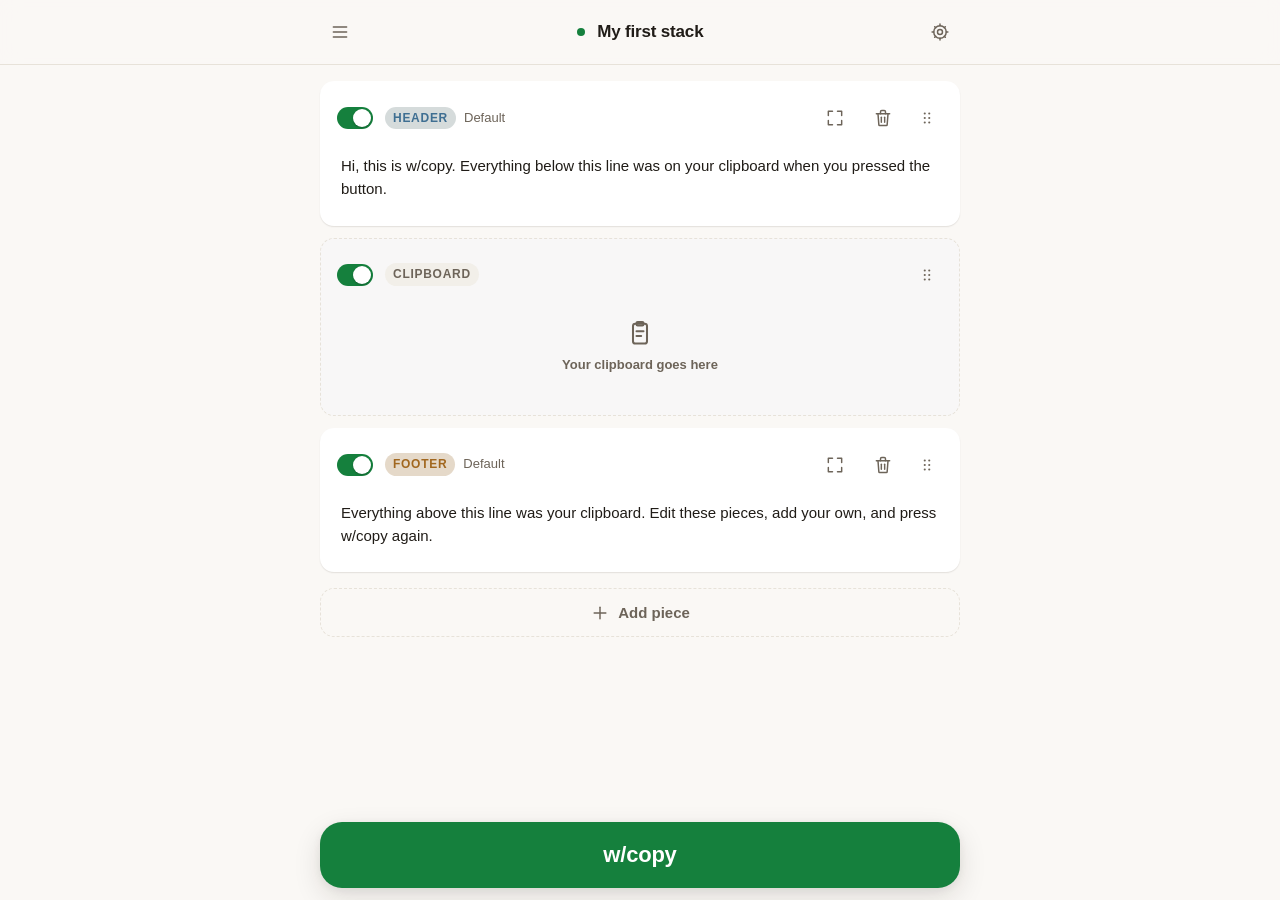
==== app/index.html @ 55809441 "chore: move the site to the repository root for branch-based Pages GitHub Pages now publishes branch" ====
<!doctype html>
<html lang="en" data-accent="green">
<head>
<meta charset="utf-8" />
<meta name="viewport" content="width=device-width, initial-scale=1, viewport-fit=cover" />
<title>w/copy</title>
<meta name="description" content="Wrap whatever's on your clipboard with a header and footer, and put it right back — w/copy and paste." />

<meta http-equiv="Content-Security-Policy" content="default-src 'self'; script-src 'self'; style-src 'self'; img-src 'self' data:; connect-src 'self'; manifest-src 'self'; worker-src 'self'; base-uri 'none'; form-action 'none'; object-src 'none'" />

<link rel="manifest" href="/manifest.webmanifest" />
<link rel="icon" href="/icons/icon.svg" type="image/svg+xml" />
<link rel="apple-touch-icon" href="/icons/apple-touch-icon.png" />
<meta name="theme-color" content="#faf8f5" media="(prefers-color-scheme: light)" />
<meta name="theme-color" content="#16130f" media="(prefers-color-scheme: dark)" />
<meta name="mobile-web-app-capable" content="yes" />
<meta name="apple-mobile-web-app-capable" content="yes" />
<meta name="apple-mobile-web-app-status-bar-style" content="default" />

<link rel="stylesheet" href="/css/tokens.css" />
<link rel="stylesheet" href="/css/app.css" />
</head>
<body>

<svg class="wc-sprite" aria-hidden="true">
  <symbol id="icon-menu" viewBox="0 0 24 24">
    <line x1="4" y1="6" x2="20" y2="6" />
    <line x1="4" y1="12" x2="20" y2="12" />
    <line x1="4" y1="18" x2="20" y2="18" />
  </symbol>
  <symbol id="icon-gear" viewBox="0 0 24 24">
    <circle cx="12" cy="12" r="3" />
    <circle cx="12" cy="12" r="7.5" />
    <line x1="12" y1="2.5" x2="12" y2="4.5" />
    <line x1="12" y1="19.5" x2="12" y2="21.5" />
    <line x1="2.5" y1="12" x2="4.5" y2="12" />
    <line x1="19.5" y1="12" x2="21.5" y2="12" />
    <line x1="5.6" y1="5.6" x2="7" y2="7" />
    <line x1="17" y1="17" x2="18.4" y2="18.4" />
    <line x1="18.4" y1="5.6" x2="17" y2="7" />
    <line x1="7" y1="17" x2="5.6" y2="18.4" />
  </symbol>
  <symbol id="icon-expand" viewBox="0 0 24 24">
    <path d="M4 9V4h5" />
    <path d="M15 4h5v5" />
    <path d="M20 15v5h-5" />
    <path d="M9 20H4v-5" />
  </symbol>
  <symbol id="icon-delete" viewBox="0 0 24 24">
    <line x1="4" y1="7" x2="20" y2="7" />
    <path d="M6 7l1 13a1 1 0 0 0 1 1h8a1 1 0 0 0 1-1l1-13" />
    <path d="M9 7V4.5A1.5 1.5 0 0 1 10.5 3h3A1.5 1.5 0 0 1 15 4.5V7" />
    <line x1="10" y1="11" x2="10" y2="17" />
    <line x1="14" y1="11" x2="14" y2="17" />
  </symbol>
  <symbol id="icon-drag" viewBox="0 0 24 24">
    <circle cx="9" cy="6" r="1.4" />
    <circle cx="15" cy="6" r="1.4" />
    <circle cx="9" cy="12" r="1.4" />
    <circle cx="15" cy="12" r="1.4" />
    <circle cx="9" cy="18" r="1.4" />
    <circle cx="15" cy="18" r="1.4" />
  </symbol>
  <symbol id="icon-clipboard" viewBox="0 0 24 24">
    <rect x="6" y="4" width="12" height="17" rx="2" />
    <rect x="9" y="2.5" width="6" height="3" rx="1" />
    <line x1="9" y1="10.5" x2="15" y2="10.5" />
    <line x1="9" y1="14.5" x2="13" y2="14.5" />
  </symbol>
  <symbol id="icon-add" viewBox="0 0 24 24">
    <line x1="12" y1="5" x2="12" y2="19" />
    <line x1="5" y1="12" x2="19" y2="12" />
  </symbol>
  <symbol id="icon-check" viewBox="0 0 24 24">
    <path d="M5 13l4 4L19 7" />
  </symbol>
  <symbol id="icon-close" viewBox="0 0 24 24">
    <line x1="6" y1="6" x2="18" y2="18" />
    <line x1="18" y1="6" x2="6" y2="18" />
  </symbol>
  <symbol id="icon-undo" viewBox="0 0 24 24">
    <path d="M9 14l-5-5 5-5" />
    <path d="M4 9h9a6 6 0 0 1 6 6v1" />
  </symbol>
  <symbol id="icon-link" viewBox="0 0 24 24">
    <path d="M9.5 14.5l5-5" />
    <path d="M8 16a4 4 0 0 1-5.5-5.5l3-3A4 4 0 0 1 10 8" />
    <path d="M14 8a4 4 0 0 1 5.5 5.5l-3 3A4 4 0 0 1 11 16" />
  </symbol>
  <symbol id="icon-qr" viewBox="0 0 24 24">
    <rect x="3" y="3" width="7" height="7" rx="1" />
    <rect x="14" y="3" width="7" height="7" rx="1" />
    <rect x="3" y="14" width="7" height="7" rx="1" />
    <rect x="14" y="14" width="3" height="3" fill="currentColor" stroke="none" />
    <rect x="18" y="18" width="3" height="3" fill="currentColor" stroke="none" />
    <rect x="14" y="18" width="3" height="3" />
    <rect x="18" y="14" width="3" height="3" />
  </symbol>
  <symbol id="icon-chevron" viewBox="0 0 24 24">
    <path d="M6 9l6 6 6-6" />
  </symbol>
</svg>

<header class="wc-topbar">
  <button class="wc-iconbtn" data-action="open-panel" aria-label="Stacks">
    <svg class="wc-icon" aria-hidden="true"><use href="#icon-menu"></use></svg>
  </button>
  <h1 class="wc-stackname" data-action="begin-rename-stack" tabindex="0">
    <span class="wc-stackname__text" data-role="stack-name">My first stack</span>
  </h1>
  <button class="wc-iconbtn" data-action="open-settings" aria-label="Settings">
    <svg class="wc-icon" aria-hidden="true"><use href="#icon-gear"></use></svg>
  </button>
</header>

<main class="wc-main">
  <ol class="wc-stack" data-role="stack"></ol>

  <div class="wc-addwrap">
    <button class="wc-add" type="button" data-action="add-piece" aria-haspopup="true" aria-expanded="false">
      <svg class="wc-icon" aria-hidden="true"><use href="#icon-add"></use></svg>
      Add piece
    </button>
    <div class="wc-addmenu" data-role="add-menu" hidden>
      <button class="wc-addmenu__item" type="button" data-action="add-piece-kind" data-kind="header">Header</button>
      <button class="wc-addmenu__item" type="button" data-action="add-piece-kind" data-kind="footer">Footer</button>
      <button class="wc-addmenu__item" type="button" data-action="add-piece-kind" data-kind="text">Text</button>
    </div>
  </div>
</main>

<div class="wc-actionbar">
  <button class="wc-action" type="button" data-action="wcopy">w/copy</button>
</div>

<aside class="wc-panel" data-role="panel" hidden>
  <div class="wc-panel__backdrop" data-action="close-panel"></div>
  <div class="wc-panel__sheet">
    <div class="wc-panel__header">
      <h2>Stacks</h2>
      <button class="wc-iconbtn" type="button" data-action="close-panel" aria-label="Close">
        <svg class="wc-icon" aria-hidden="true"><use href="#icon-close"></use></svg>
      </button>
    </div>
    <ul class="wc-stacklist" data-role="stack-list"></ul>
    <button class="wc-btn wc-btn--block" type="button" data-action="new-stack">
      <svg class="wc-icon" aria-hidden="true"><use href="#icon-add"></use></svg>
      New stack
    </button>
  </div>
</aside>

<dialog class="wc-settings" data-role="settings">
  <form method="dialog" class="wc-dialog">
    <div class="wc-dialog__header">
      <h2>Settings</h2>
      <button class="wc-iconbtn" type="button" data-action="close-settings" aria-label="Close">
        <svg class="wc-icon" aria-hidden="true"><use href="#icon-close"></use></svg>
      </button>
    </div>
    <div class="wc-dialog__body">
      <section class="wc-settings__section">
        <h3>Appearance</h3>
        <fieldset class="wc-radiogroup" data-role="theme">
          <legend>Theme</legend>
          <label><input type="radio" name="theme" value="system" checked /> System</label>
          <label><input type="radio" name="theme" value="light" /> Light</label>
          <label><input type="radio" name="theme" value="dark" /> Dark</label>
        </fieldset>
        <fieldset class="wc-radiogroup" data-role="density">
          <legend>Density</legend>
          <label><input type="radio" name="density" value="comfortable" checked /> Comfortable</label>
          <label><input type="radio" name="density" value="compact" /> Compact</label>
        </fieldset>
      </section>
      <section class="wc-settings__section">
        <h3>Stacks</h3>
        <div class="wc-settings__row">
          <span>Share this stack</span>
          <div class="wc-settings__row-actions">
            <button class="wc-btn" type="button" data-action="copy-share-link" disabled title="Coming next">
              <svg class="wc-icon" aria-hidden="true"><use href="#icon-link"></use></svg>
              Copy link
            </button>
            <button class="wc-btn" type="button" data-action="show-qr" disabled title="Coming next">
              <svg class="wc-icon" aria-hidden="true"><use href="#icon-qr"></use></svg>
              Show QR
            </button>
          </div>
        </div>
        <div class="wc-settings__row">
          <span>Export all as JSON</span>
          <div class="wc-settings__row-actions">
            <button class="wc-btn" type="button" data-action="export-copy">Copy</button>
            <button class="wc-btn" type="button" data-action="export-download">Download</button>
          </div>
        </div>
        <div class="wc-settings__row wc-settings__row--stack">
          <span>Import JSON</span>
          <textarea class="wc-settings__import" data-role="import-text" placeholder="Paste JSON here" rows="4"></textarea>
          <div class="wc-settings__row-actions">
            <button class="wc-btn" type="button" data-action="import-file">Choose file</button>
            <button class="wc-btn wc-btn--primary" type="button" data-action="import-apply">Import</button>
          </div>
          <input type="file" data-role="import-file-input" accept="application/json,.json" hidden />
          <pre class="wc-settings__errors" data-role="import-errors" hidden></pre>
        </div>
      </section>
      <section class="wc-settings__section">
        <h3>About</h3>
        <p class="wc-settings__about">w/copy <span data-role="version">v1.0.0</span> · <a href="https://github.com/talonbaker/with-copy" target="_blank" rel="noopener">Source on GitHub</a></p>
      </section>
    </div>
  </form>
</dialog>

<dialog class="wc-expand" data-role="expand">
  <div class="wc-expand__inner">
    <div class="wc-expand__header">
      <span class="wc-kind" data-role="expand-kind">Header</span>
      <button class="wc-iconbtn" type="button" data-action="collapse" aria-label="Done">
        <svg class="wc-icon" aria-hidden="true"><use href="#icon-close"></use></svg>
      </button>
    </div>
    <textarea class="wc-expand__text" data-role="expand-text" spellcheck="false"></textarea>
  </div>
</dialog>

<dialog class="wc-paste" data-role="paste-fallback">
  <div class="wc-paste__inner">
    <div class="wc-dialog__header">
      <h2>Paste here</h2>
      <button class="wc-iconbtn" type="button" data-action="close-paste" aria-label="Close">
        <svg class="wc-icon" aria-hidden="true"><use href="#icon-close"></use></svg>
      </button>
    </div>
    <p class="wc-paste__hint">Your browser blocked automatic clipboard access. Paste your content below and w/copy will wrap it immediately.</p>
    <textarea class="wc-paste__text" data-role="paste-text" placeholder="Paste here"></textarea>
  </div>
</dialog>

<div class="wc-toast" data-role="toast" role="status" aria-live="polite" hidden></div>

<template id="tpl-piece">
  <li class="wc-piece" data-id="" data-kind="" data-enabled="true">
    <div class="wc-piece__bar">
      <label class="wc-switch">
        <input type="checkbox" data-role="enabled" checked aria-label="Enabled" />
        <span class="wc-switch__track"><span class="wc-switch__thumb"></span></span>
      </label>
      <button class="wc-piece__label" type="button" data-action="toggle-variants" aria-expanded="false">
        <span class="wc-kind"></span>
        <span class="wc-piece__variantname"></span>
      </button>
      <button class="wc-iconbtn" type="button" data-action="expand" aria-label="Fill screen">
        <svg class="wc-icon" aria-hidden="true"><use href="#icon-expand"></use></svg>
      </button>
      <button class="wc-iconbtn" type="button" data-action="delete-piece" aria-label="Delete">
        <svg class="wc-icon" aria-hidden="true"><use href="#icon-delete"></use></svg>
      </button>
      <button class="wc-handle" type="button" aria-label="Drag to reorder" tabindex="0">
        <svg class="wc-icon" aria-hidden="true"><use href="#icon-drag"></use></svg>
      </button>
    </div>
    <textarea class="wc-piece__text" data-role="text" spellcheck="false" rows="2"></textarea>
    <div class="wc-variants" hidden>
      <ul class="wc-variantlist"></ul>
      <button class="wc-variants__add" type="button" data-action="add-variant">
        <svg class="wc-icon" aria-hidden="true"><use href="#icon-add"></use></svg>
        Add variant
      </button>
    </div>
  </li>
</template>

<template id="tpl-clipboard-piece">
  <li class="wc-piece wc-piece--clipboard" data-id="" data-kind="clipboard" data-enabled="true">
    <div class="wc-piece__bar">
      <label class="wc-switch">
        <input type="checkbox" data-role="enabled" checked aria-label="Enabled" />
        <span class="wc-switch__track"><span class="wc-switch__thumb"></span></span>
      </label>
      <span class="wc-piece__label wc-piece__label--static">
        <span class="wc-kind">Clipboard</span>
      </span>
      <!-- No delete control: a stack always keeps exactly one clipboard
           piece (schema.js validateState enforces this); it can only be
           toggled off, never removed. -->
      <button class="wc-handle" type="button" aria-label="Drag to reorder" tabindex="0">
        <svg class="wc-icon" aria-hidden="true"><use href="#icon-drag"></use></svg>
      </button>
    </div>
    <div class="wc-clipboard-slot">
      <svg class="wc-icon wc-clipboard-slot__icon" aria-hidden="true"><use href="#icon-clipboard"></use></svg>
      <p class="wc-clipboard-slot__caption">Your clipboard goes here</p>
    </div>
  </li>
</template>

<template id="tpl-variant-row">
  <li class="wc-variant" data-id="">
    <label class="wc-variant__radio">
      <input type="radio" />
      <span class="wc-variant__label" data-role="variant-label"></span>
    </label>
    <button class="wc-variant__rename" type="button" data-action="rename-variant">Rename</button>
    <button class="wc-iconbtn wc-iconbtn--sm" type="button" data-action="delete-variant" aria-label="Delete variant">
      <svg class="wc-icon" aria-hidden="true"><use href="#icon-delete"></use></svg>
    </button>
  </li>
</template>

<template id="tpl-stack-row">
  <li class="wc-stackrow" data-id="" data-accent="" data-active="false" data-action="switch-stack" tabindex="0">
    <span class="wc-stackrow__dot" aria-hidden="true"></span>
    <span class="wc-stackrow__name" data-role="stack-row-name"></span>
    <svg class="wc-icon wc-stackrow__check" data-role="active-mark" aria-hidden="true"><use href="#icon-check"></use></svg>
    <button class="wc-iconbtn wc-iconbtn--sm" type="button" data-action="delete-stack" aria-label="Delete stack">
      <svg class="wc-icon" aria-hidden="true"><use href="#icon-delete"></use></svg>
    </button>
  </li>
</template>

<script type="module" src="/js/main.js"></script>
</body>
</html>
---- css/tokens.css ----
/*
 * w/copy design tokens
 * Light values live on bare :root. Dark values are redefined twice, once
 * under the system preference (guarded so an explicit light choice wins)
 * and once under an explicit data-theme="dark" (so the toggle wins in both
 * directions). Density and accent are attributes on <html>.
 */

:root {
  /* ---- neutral scale (light) ---- */
  --bg: #faf8f5;
  --surface: #ffffff;
  --surface-2: #f2efe9;
  --border: #e7e2d9;
  --text: #201c17;
  --text-muted: #6d6459;
  --text-on-accent-muted: rgba(255, 255, 255, 0.8);

  /* card treatment: soft shadow + invisible border in light,
     swapped for a hairline border + no shadow in dark */
  --card-border-color: transparent;
  --card-shadow: var(--shadow-sm);

  --backdrop: rgba(32, 26, 18, 0.42);

  /* ---- accents: eight named hues, light values ----
     each pair (accent, accent-contrast) checked for >= 4.5:1 */
  --accent-green: #15803d;
  --accent-green-contrast: #ffffff;
  --accent-green-soft: #dcfce7;

  --accent-orange: #c2410c;
  --accent-orange-contrast: #ffffff;
  --accent-orange-soft: #ffedd5;

  --accent-blue: #1d4ed8;
  --accent-blue-contrast: #ffffff;
  --accent-blue-soft: #dbeafe;

  --accent-purple: #7e22ce;
  --accent-purple-contrast: #ffffff;
  --accent-purple-soft: #f3e8ff;

  --accent-pink: #be185d;
  --accent-pink-contrast: #ffffff;
  --accent-pink-soft: #fce7f3;

  --accent-teal: #0f766e;
  --accent-teal-contrast: #ffffff;
  --accent-teal-soft: #ccfbf1;

  --accent-red: #b91c1c;
  --accent-red-contrast: #ffffff;
  --accent-red-soft: #fee2e2;

  --accent-yellow: #a16207;
  --accent-yellow-contrast: #ffffff;
  --accent-yellow-soft: #fef9c3;

  /* active accent, resolved from data-accent below; green until then */
  --accent: var(--accent-green);
  --accent-contrast: var(--accent-green-contrast);
  --accent-soft: var(--accent-green-soft);

  /* ---- kind colors: small, muted, independent of stack accent ---- */
  --kind-header: #3f6f92;
  --kind-footer: #a1671f;
  --kind-text: #6f5a9c;
  --kind-clipboard: #6d6459;

  /* ---- spacing ---- */
  --space-1: 4px;
  --space-2: 8px;
  --space-3: 12px;
  --space-4: 16px;
  --space-5: 24px;
  --space-6: 32px;
  --space-7: 48px;

  /* density-sensitive spacing (comfortable defaults; compact overrides below) */
  --card-pad: var(--space-4);
  --card-gap: var(--space-3);
  --bar-gap: var(--space-2);
  --line-height: 1.55;

  /* ---- radius ---- */
  --radius-sm: 8px;
  --radius: 14px;
  --radius-lg: 22px;
  --radius-full: 999px;

  /* ---- shadow (light mode: soft; see dark override) ---- */
  --shadow-sm: 0 1px 2px rgba(32, 26, 18, 0.06), 0 1px 1px rgba(32, 26, 18, 0.05);
  --shadow-md: 0 10px 28px rgba(32, 26, 18, 0.12), 0 2px 8px rgba(32, 26, 18, 0.06);
  --shadow-lg: 0 28px 72px rgba(32, 26, 18, 0.22), 0 10px 28px rgba(32, 26, 18, 0.12);

  /* ---- type ---- */
  --font-ui: -apple-system, BlinkMacSystemFont, "Segoe UI", Roboto, Helvetica,
    Arial, sans-serif;
  --font-mono: var(--font-ui);
  --fs-xs: 0.75rem;
  --fs-sm: 0.8125rem;
  --fs-base: 0.9375rem;
  --fs-md: 1.0625rem;
  --fs-lg: 1.375rem;
  --fs-xl: 1.75rem;

  /* ---- motion ---- */
  --dur-fast: 120ms;
  --dur: 200ms;
  --dur-slow: 320ms;
  --ease: cubic-bezier(0.2, 0.8, 0.2, 1);
  --ease-out: cubic-bezier(0, 0, 0.2, 1);

  /* ---- z-index ---- */
  --z-actionbar: 10;
  --z-panel: 30;
  --z-toast: 50;

  color-scheme: light;
}

/* ---- density ---- */
:root[data-density="compact"] {
  --card-pad: var(--space-3);
  --card-gap: var(--space-2);
  --bar-gap: var(--space-1);
  --line-height: 1.4;
  --fs-base: 0.875rem;
  --fs-md: 0.9375rem;
}

/* ---- accent selection: map the named hue onto the working tokens ---- */
:root[data-accent="green"] {
  --accent: var(--accent-green);
  --accent-contrast: var(--accent-green-contrast);
  --accent-soft: var(--accent-green-soft);
}
:root[data-accent="orange"] {
  --accent: var(--accent-orange);
  --accent-contrast: var(--accent-orange-contrast);
  --accent-soft: var(--accent-orange-soft);
}
:root[data-accent="blue"] {
  --accent: var(--accent-blue);
  --accent-contrast: var(--accent-blue-contrast);
  --accent-soft: var(--accent-blue-soft);
}
:root[data-accent="purple"] {
  --accent: var(--accent-purple);
  --accent-contrast: var(--accent-purple-contrast);
  --accent-soft: var(--accent-purple-soft);
}
:root[data-accent="pink"] {
  --accent: var(--accent-pink);
  --accent-contrast: var(--accent-pink-contrast);
  --accent-soft: var(--accent-pink-soft);
}
:root[data-accent="teal"] {
  --accent: var(--accent-teal);
  --accent-contrast: var(--accent-teal-contrast);
  --accent-soft: var(--accent-teal-soft);
}
:root[data-accent="red"] {
  --accent: var(--accent-red);
  --accent-contrast: var(--accent-red-contrast);
  --accent-soft: var(--accent-red-soft);
}
:root[data-accent="yellow"] {
  --accent: var(--accent-yellow);
  --accent-contrast: var(--accent-yellow-contrast);
  --accent-soft: var(--accent-yellow-soft);
}

/* ---- dark mode: system preference (an explicit light choice wins) ---- */
@media (prefers-color-scheme: dark) {
  :root:not([data-theme="light"]) {
    color-scheme: dark;

    --bg: #16130f;
    --surface: #1e1a15;
    --surface-2: #27221c;
    --border: #3a332a;
    --text: #f2ede4;
    --text-muted: #a89e8f;
    --text-on-accent-muted: rgba(10, 8, 6, 0.7);

    --card-border-color: var(--border);
    --card-shadow: none;

    --backdrop: rgba(0, 0, 0, 0.55);

    --accent-green: #4ade80;
    --accent-green-contrast: #052e16;
    --accent-green-soft: #16321f;

    --accent-orange: #fb923c;
    --accent-orange-contrast: #431407;
    --accent-orange-soft: #3a2210;

    --accent-blue: #60a5fa;
    --accent-blue-contrast: #172554;
    --accent-blue-soft: #1b2740;

    --accent-purple: #c084fc;
    --accent-purple-contrast: #3b0764;
    --accent-purple-soft: #2c1c3e;

    --accent-pink: #f472b6;
    --accent-pink-contrast: #500724;
    --accent-pink-soft: #3c1c2c;

    --accent-teal: #2dd4bf;
    --accent-teal-contrast: #042f2e;
    --accent-teal-soft: #123331;

    --accent-red: #f87171;
    --accent-red-contrast: #450a0a;
    --accent-red-soft: #3a1a1a;

    --accent-yellow: #facc15;
    --accent-yellow-contrast: #422006;
    --accent-yellow-soft: #392c10;

    --kind-header: #8bb8de;
    --kind-footer: #dba668;
    --kind-text: #b6a4de;
    --kind-clipboard: #a89e8f;

    --shadow-sm: none;
    --shadow-md: 0 10px 28px rgba(0, 0, 0, 0.4);
    --shadow-lg: 0 28px 72px rgba(0, 0, 0, 0.55);
  }
}

/* ---- dark mode: explicit override wins either direction ---- */
:root[data-theme="dark"] {
  color-scheme: dark;

  --bg: #16130f;
  --surface: #1e1a15;
  --surface-2: #27221c;
  --border: #3a332a;
  --text: #f2ede4;
  --text-muted: #a89e8f;
  --text-on-accent-muted: rgba(10, 8, 6, 0.7);

  --card-border-color: var(--border);
  --card-shadow: none;

  --backdrop: rgba(0, 0, 0, 0.55);

  --accent-green: #4ade80;
  --accent-green-contrast: #052e16;
  --accent-green-soft: #16321f;

  --accent-orange: #fb923c;
  --accent-orange-contrast: #431407;
  --accent-orange-soft: #3a2210;

  --accent-blue: #60a5fa;
  --accent-blue-contrast: #172554;
  --accent-blue-soft: #1b2740;

  --accent-purple: #c084fc;
  --accent-purple-contrast: #3b0764;
  --accent-purple-soft: #2c1c3e;

  --accent-pink: #f472b6;
  --accent-pink-contrast: #500724;
  --accent-pink-soft: #3c1c2c;

  --accent-teal: #2dd4bf;
  --accent-teal-contrast: #042f2e;
  --accent-teal-soft: #123331;

  --accent-red: #f87171;
  --accent-red-contrast: #450a0a;
  --accent-red-soft: #3a1a1a;

  --accent-yellow: #facc15;
  --accent-yellow-contrast: #422006;
  --accent-yellow-soft: #392c10;

  --kind-header: #8bb8de;
  --kind-footer: #dba668;
  --kind-text: #b6a4de;
  --kind-clipboard: #a89e8f;

  --shadow-sm: none;
  --shadow-md: 0 10px 28px rgba(0, 0, 0, 0.4);
  --shadow-lg: 0 28px 72px rgba(0, 0, 0, 0.55);
}

/* ---- motion: zero every duration when the user asks for less of it ---- */
@media (prefers-reduced-motion: reduce) {
  :root {
    --dur-fast: 0ms;
    --dur: 0ms;
    --dur-slow: 0ms;
  }
}
---- css/app.css ----
/*
 * w/copy layout and components.
 * Motion is transform/opacity only; tokens.css zeroes durations under
 * prefers-reduced-motion, so every transition here already respects it.
 */

/* ---------- reset ---------- */

*,
*::before,
*::after {
  box-sizing: border-box;
}

html,
body {
  height: 100%;
}

body {
  margin: 0;
  background: var(--bg);
  color: var(--text);
  font-family: var(--font-ui);
  font-size: var(--fs-base);
  line-height: var(--line-height);
  -webkit-font-smoothing: antialiased;
  display: flex;
  flex-direction: column;
  min-height: 100vh;
  min-height: 100dvh;
}

h1,
h2,
h3,
p {
  margin: 0;
}

button {
  font: inherit;
  color: inherit;
}

textarea {
  font: inherit;
  color: inherit;
}

a {
  color: var(--accent);
}

/* ---------- icons ---------- */

.wc-icon {
  width: 20px;
  height: 20px;
  flex: none;
  fill: none;
  stroke: currentColor;
  stroke-width: 1.75;
  stroke-linecap: round;
  stroke-linejoin: round;
}

.wc-sprite {
  position: absolute;
  width: 0;
  height: 0;
  overflow: hidden;
}

/* ---------- buttons ---------- */

.wc-iconbtn {
  display: inline-flex;
  align-items: center;
  justify-content: center;
  width: 40px;
  height: 40px;
  padding: 0;
  border: none;
  border-radius: var(--radius-full);
  background: transparent;
  color: var(--text-muted);
  cursor: pointer;
  transition: background var(--dur-fast) var(--ease), color var(--dur-fast) var(--ease),
    transform var(--dur-fast) var(--ease);
}

.wc-iconbtn:hover {
  background: var(--surface-2);
  color: var(--text);
}

.wc-iconbtn:active {
  transform: scale(0.92);
}

.wc-iconbtn--sm {
  width: 32px;
  height: 32px;
}

.wc-iconbtn--sm .wc-icon {
  width: 16px;
  height: 16px;
}

.wc-btn {
  display: inline-flex;
  align-items: center;
  gap: var(--space-2);
  padding: var(--space-2) var(--space-4);
  border: 1px solid var(--border);
  border-radius: var(--radius-sm);
  background: var(--surface);
  color: var(--text);
  font-size: var(--fs-sm);
  font-weight: 600;
  cursor: pointer;
  transition: background var(--dur-fast) var(--ease), border-color var(--dur-fast) var(--ease),
    transform var(--dur-fast) var(--ease);
}

.wc-btn .wc-icon {
  width: 16px;
  height: 16px;
}

.wc-btn:hover {
  background: var(--surface-2);
  border-color: var(--text-muted);
}

.wc-btn:active {
  transform: scale(0.97);
}

.wc-btn--primary {
  background: var(--accent);
  border-color: var(--accent);
  color: var(--accent-contrast);
}

.wc-btn--primary:hover {
  background: var(--accent);
  filter: brightness(1.06);
}

.wc-btn--block {
  width: 100%;
  justify-content: center;
}

button:focus-visible,
input:focus-visible,
textarea:focus-visible,
a:focus-visible,
[tabindex]:focus-visible {
  outline: 2px solid var(--accent);
  outline-offset: 2px;
}

/* ---------- top bar ---------- */

.wc-topbar {
  position: sticky;
  top: 0;
  z-index: 5;
  display: flex;
  align-items: center;
  justify-content: space-between;
  gap: var(--space-2);
  padding: var(--space-3) max(var(--space-4), calc((100% - 640px) / 2));
  background: color-mix(in srgb, var(--bg) 88%, transparent);
  backdrop-filter: blur(10px);
  -webkit-backdrop-filter: blur(10px);
  border-bottom: 1px solid var(--border);
}

.wc-stackname {
  flex: 1;
  min-width: 0;
  text-align: center;
  font-size: var(--fs-md);
  font-weight: 700;
  letter-spacing: -0.01em;
  overflow: hidden;
  text-overflow: ellipsis;
  white-space: nowrap;
  position: relative;
}

.wc-stackname::before {
  content: "";
  display: inline-block;
  width: 8px;
  height: 8px;
  margin-right: var(--space-2);
  border-radius: var(--radius-full);
  background: var(--accent);
  vertical-align: middle;
}

/* ---------- main / stack ---------- */

.wc-main {
  flex: 1;
  padding: var(--space-4) max(var(--space-4), calc((100% - 640px) / 2))
    calc(var(--space-7) * 2.6);
}

.wc-stack {
  list-style: none;
  margin: 0 0 var(--space-4);
  padding: 0;
  display: flex;
  flex-direction: column;
  gap: var(--card-gap);
}

.wc-add {
  display: flex;
  align-items: center;
  justify-content: center;
  gap: var(--space-2);
  width: 100%;
  padding: var(--space-3);
  border: 1.5px dashed var(--border);
  border-radius: var(--radius);
  background: transparent;
  color: var(--text-muted);
  font-weight: 600;
  cursor: pointer;
  transition: border-color var(--dur-fast) var(--ease), color var(--dur-fast) var(--ease),
    background var(--dur-fast) var(--ease);
}

.wc-add:hover {
  border-color: var(--accent);
  color: var(--accent);
  background: var(--accent-soft);
}

/* ---------- piece card ---------- */

.wc-piece {
  background: var(--surface);
  border: 1px solid var(--card-border-color);
  border-radius: var(--radius);
  box-shadow: var(--card-shadow);
  padding: var(--card-pad);
  transition: box-shadow var(--dur) var(--ease), transform var(--dur) var(--ease),
    opacity var(--dur) var(--ease);
}

.wc-piece[data-enabled="false"] {
  opacity: 0.55;
}

.wc-piece.wc-piece--dragging {
  box-shadow: var(--shadow-lg);
  z-index: 2;
  /* Follows the pointer 1:1 — see the "drag to reorder" section below for
     --wc-drag-y and why this overrides the base transition. */
  transition: none;
  transform: translate3d(0, var(--wc-drag-y, 0px), 0);
  cursor: grabbing;
}

.wc-piece__bar {
  display: flex;
  align-items: center;
  gap: var(--bar-gap);
}

/* switch */

.wc-switch {
  display: inline-flex;
  flex: none;
  cursor: pointer;
}

.wc-switch input {
  position: absolute;
  width: 1px;
  height: 1px;
  overflow: hidden;
  clip: rect(0 0 0 0);
  white-space: nowrap;
}

.wc-switch__track {
  position: relative;
  width: 36px;
  height: 22px;
  border-radius: var(--radius-full);
  background: var(--border);
  transition: background var(--dur-fast) var(--ease);
}

.wc-switch__thumb {
  position: absolute;
  top: 2px;
  left: 2px;
  width: 18px;
  height: 18px;
  border-radius: var(--radius-full);
  background: var(--surface);
  box-shadow: 0 1px 2px rgba(0, 0, 0, 0.25);
  transition: transform var(--dur-fast) var(--ease);
}

.wc-switch input:checked + .wc-switch__track {
  background: var(--accent);
}

.wc-switch input:checked + .wc-switch__track .wc-switch__thumb {
  transform: translateX(14px);
}

.wc-switch input:focus-visible + .wc-switch__track {
  outline: 2px solid var(--accent);
  outline-offset: 2px;
}

/* piece label + kind chip */

.wc-piece__label {
  flex: 1;
  min-width: 0;
  display: flex;
  align-items: baseline;
  gap: var(--space-2);
  padding: var(--space-1) var(--space-1);
  border: none;
  background: transparent;
  text-align: left;
  cursor: pointer;
  border-radius: var(--radius-sm);
}

.wc-piece__label:hover {
  background: var(--surface-2);
}

.wc-piece__label--static {
  cursor: default;
}

.wc-piece__label--static:hover {
  background: transparent;
}

.wc-kind {
  flex: none;
  font-size: var(--fs-xs);
  font-weight: 700;
  text-transform: uppercase;
  letter-spacing: 0.06em;
  padding: 2px var(--space-2);
  border-radius: var(--radius-full);
}

.wc-piece[data-kind="header"] .wc-kind {
  color: var(--kind-header);
  background: color-mix(in srgb, var(--kind-header) 16%, var(--surface-2));
}

.wc-piece[data-kind="footer"] .wc-kind {
  color: var(--kind-footer);
  background: color-mix(in srgb, var(--kind-footer) 16%, var(--surface-2));
}

.wc-piece[data-kind="text"] .wc-kind {
  color: var(--kind-text);
  background: color-mix(in srgb, var(--kind-text) 16%, var(--surface-2));
}

.wc-piece[data-kind="clipboard"] .wc-kind {
  color: var(--kind-clipboard);
  background: var(--surface-2);
}

.wc-piece__variantname {
  min-width: 0;
  overflow: hidden;
  text-overflow: ellipsis;
  white-space: nowrap;
  color: var(--text-muted);
  font-size: var(--fs-sm);
}

.wc-piece__label[aria-expanded="true"] .wc-piece__variantname {
  color: var(--text);
}

/* textarea */

.wc-piece__text {
  display: block;
  width: 100%;
  margin-top: var(--space-2);
  padding: var(--space-2) var(--space-1);
  border: none;
  background: transparent;
  resize: none;
  field-sizing: content;
  min-height: 2.6em;
  color: var(--text);
}

.wc-piece__text::placeholder {
  color: var(--text-muted);
}

/* clipboard slot */

.wc-piece--clipboard {
  border-style: dashed;
  border-width: 1.5px;
  border-color: var(--border);
  background: color-mix(in srgb, var(--kind-clipboard) 5%, var(--surface));
  box-shadow: none;
}

.wc-clipboard-slot {
  display: flex;
  flex-direction: column;
  align-items: center;
  gap: var(--space-2);
  padding: var(--space-5) var(--space-3);
  color: var(--text-muted);
  text-align: center;
}

.wc-clipboard-slot__icon {
  width: 28px;
  height: 28px;
  color: var(--kind-clipboard);
}

.wc-clipboard-slot__caption {
  font-size: var(--fs-sm);
  font-weight: 600;
}

/* drag handle */

.wc-handle {
  flex: none;
  display: inline-flex;
  align-items: center;
  justify-content: center;
  width: 32px;
  height: 40px;
  border: none;
  background: transparent;
  color: var(--text-muted);
  cursor: grab;
  touch-action: none;
  border-radius: var(--radius-sm);
}

.wc-handle:hover {
  color: var(--text);
  background: var(--surface-2);
}

.wc-handle:active {
  cursor: grabbing;
}

.wc-handle .wc-icon {
  width: 18px;
  height: 18px;
  stroke: none;
  fill: currentColor;
}

/* ---------- variants ---------- */

.wc-variants {
  margin-top: var(--space-3);
  padding-top: var(--space-3);
  border-top: 1px solid var(--border);
  display: flex;
  flex-direction: column;
  gap: var(--space-1);
}

.wc-variant {
  list-style: none;
  display: flex;
  align-items: center;
  gap: var(--space-2);
  padding: var(--space-1) var(--space-2);
  border-radius: var(--radius-sm);
}

.wc-variant:hover {
  background: var(--surface-2);
}

.wc-variantlist {
  margin: 0;
  padding: 0;
  display: flex;
  flex-direction: column;
  gap: var(--space-1);
}

.wc-variant__radio {
  flex: 1;
  min-width: 0;
  display: flex;
  align-items: center;
  gap: var(--space-2);
  cursor: pointer;
}

.wc-variant__radio input {
  accent-color: var(--accent);
  width: 16px;
  height: 16px;
  flex: none;
}

.wc-variant__label {
  overflow: hidden;
  text-overflow: ellipsis;
  white-space: nowrap;
  font-size: var(--fs-sm);
}

.wc-variant__rename {
  flex: none;
  border: none;
  background: transparent;
  color: var(--text-muted);
  font-size: var(--fs-xs);
  font-weight: 700;
  text-transform: uppercase;
  letter-spacing: 0.04em;
  padding: var(--space-1) var(--space-2);
  border-radius: var(--radius-sm);
  cursor: pointer;
}

.wc-variant__rename:hover {
  color: var(--text);
  background: var(--surface);
}

.wc-variants__add {
  align-self: flex-start;
  margin-top: var(--space-1);
  display: inline-flex;
  align-items: center;
  gap: var(--space-1);
  border: none;
  background: transparent;
  color: var(--accent);
  font-size: var(--fs-sm);
  font-weight: 600;
  padding: var(--space-1) var(--space-2);
  border-radius: var(--radius-sm);
  cursor: pointer;
}

.wc-variants__add:hover {
  background: var(--accent-soft);
}

.wc-variants__add .wc-icon {
  width: 16px;
  height: 16px;
}

/* ---------- action bar ---------- */

.wc-actionbar {
  position: sticky;
  bottom: 0;
  z-index: var(--z-actionbar);
  display: flex;
  justify-content: center;
  padding: var(--space-3) var(--space-4) calc(var(--space-3) + env(safe-area-inset-bottom));
  background: linear-gradient(to top, var(--bg) 60%, transparent);
}

.wc-action {
  width: 100%;
  max-width: 640px;
  padding: var(--space-4);
  border: none;
  border-radius: var(--radius-lg);
  background: var(--accent);
  color: var(--accent-contrast);
  font-size: var(--fs-lg);
  font-weight: 800;
  letter-spacing: -0.01em;
  box-shadow: var(--shadow-md);
  cursor: pointer;
  transition: transform var(--dur-fast) var(--ease), box-shadow var(--dur-fast) var(--ease),
    filter var(--dur-fast) var(--ease);
}

.wc-action:hover {
  filter: brightness(1.05);
  box-shadow: var(--shadow-lg);
}

.wc-action:active {
  transform: scale(0.98);
}

/* ---------- side panel ---------- */

.wc-panel[hidden] {
  display: none;
}

.wc-panel {
  position: fixed;
  inset: 0;
  z-index: var(--z-panel);
}

.wc-panel__backdrop {
  position: absolute;
  inset: 0;
  background: var(--backdrop);
  opacity: 1;
  transition: opacity var(--dur) var(--ease);
}

@starting-style {
  .wc-panel:not([hidden]) .wc-panel__backdrop {
    opacity: 0;
  }
}

.wc-panel__sheet {
  position: absolute;
  inset: 0 auto 0 0;
  width: min(320px, 84vw);
  display: flex;
  flex-direction: column;
  gap: var(--space-3);
  padding: var(--space-4);
  background: var(--surface);
  box-shadow: var(--shadow-lg);
  transform: translateX(0);
  transition: transform var(--dur) var(--ease);
}

@starting-style {
  .wc-panel:not([hidden]) .wc-panel__sheet {
    transform: translateX(-100%);
  }
}

.wc-panel__header {
  display: flex;
  align-items: center;
  justify-content: space-between;
}

.wc-panel__header h2 {
  font-size: var(--fs-md);
  font-weight: 700;
}

.wc-stacklist {
  flex: 1;
  overflow-y: auto;
  list-style: none;
  margin: 0;
  padding: 0;
  display: flex;
  flex-direction: column;
  gap: 2px;
}

.wc-stackrow {
  display: flex;
  align-items: center;
  gap: var(--space-3);
  padding: var(--space-3);
  border-radius: var(--radius-sm);
  cursor: pointer;
  color: var(--text);
}

.wc-stackrow:hover {
  background: var(--surface-2);
}

.wc-stackrow[data-active="true"] {
  background: var(--accent-soft);
}

.wc-stackrow__dot {
  flex: none;
  width: 10px;
  height: 10px;
  border-radius: var(--radius-full);
  background: var(--accent);
}

.wc-stackrow[data-accent="green"] .wc-stackrow__dot {
  background: var(--accent-green);
}
.wc-stackrow[data-accent="orange"] .wc-stackrow__dot {
  background: var(--accent-orange);
}
.wc-stackrow[data-accent="blue"] .wc-stackrow__dot {
  background: var(--accent-blue);
}
.wc-stackrow[data-accent="purple"] .wc-stackrow__dot {
  background: var(--accent-purple);
}
.wc-stackrow[data-accent="pink"] .wc-stackrow__dot {
  background: var(--accent-pink);
}
.wc-stackrow[data-accent="teal"] .wc-stackrow__dot {
  background: var(--accent-teal);
}
.wc-stackrow[data-accent="red"] .wc-stackrow__dot {
  background: var(--accent-red);
}
.wc-stackrow[data-accent="yellow"] .wc-stackrow__dot {
  background: var(--accent-yellow);
}

.wc-stackrow__name {
  flex: 1;
  min-width: 0;
  overflow: hidden;
  text-overflow: ellipsis;
  white-space: nowrap;
  font-size: var(--fs-base);
  font-weight: 600;
}

.wc-stackrow__check {
  flex: none;
  width: 16px;
  height: 16px;
  color: var(--accent);
}

.wc-stackrow:not([data-active="true"]) .wc-stackrow__check {
  visibility: hidden;
}

/* ---------- dialogs ---------- */

dialog {
  color: var(--text);
  background: var(--surface);
}

.wc-settings,
.wc-expand,
.wc-paste {
  padding: 0;
  border: none;
  border-radius: var(--radius-lg);
  box-shadow: var(--shadow-lg);
  opacity: 1;
  transform: scale(1) translateY(0);
  transition: opacity var(--dur) var(--ease), transform var(--dur) var(--ease);
}

@starting-style {
  .wc-settings[open],
  .wc-expand[open],
  .wc-paste[open] {
    opacity: 0;
    transform: scale(0.96) translateY(10px);
  }
}

.wc-settings::backdrop,
.wc-expand::backdrop,
.wc-paste::backdrop {
  background: var(--backdrop);
  opacity: 1;
  transition: opacity var(--dur) var(--ease);
}

@starting-style {
  .wc-settings[open]::backdrop,
  .wc-expand[open]::backdrop,
  .wc-paste[open]::backdrop {
    opacity: 0;
  }
}

.wc-dialog {
  display: flex;
  flex-direction: column;
  max-height: 85vh;
  width: min(480px, 92vw);
}

.wc-dialog__header {
  display: flex;
  align-items: center;
  justify-content: space-between;
  padding: var(--space-4) var(--space-4) var(--space-3);
  border-bottom: 1px solid var(--border);
}

.wc-dialog__header h2 {
  font-size: var(--fs-md);
  font-weight: 700;
}

.wc-dialog__body {
  overflow-y: auto;
  padding: var(--space-4);
  display: flex;
  flex-direction: column;
  gap: var(--space-5);
}

.wc-settings__section h3 {
  margin: 0 0 var(--space-3);
  font-size: var(--fs-sm);
  font-weight: 700;
  text-transform: uppercase;
  letter-spacing: 0.05em;
  color: var(--text-muted);
}

.wc-radiogroup {
  border: none;
  margin: 0 0 var(--space-4);
  padding: 0;
  display: flex;
  flex-wrap: wrap;
  gap: var(--space-2);
}

.wc-radiogroup:last-child {
  margin-bottom: 0;
}

.wc-radiogroup legend {
  width: 100%;
  margin-bottom: var(--space-2);
  padding: 0;
  font-size: var(--fs-sm);
  font-weight: 600;
  color: var(--text-muted);
}

.wc-radiogroup label {
  display: inline-flex;
  align-items: center;
  gap: var(--space-1);
  padding: var(--space-2) var(--space-3);
  border: 1px solid var(--border);
  border-radius: var(--radius-full);
  font-size: var(--fs-sm);
  font-weight: 600;
  cursor: pointer;
  transition: border-color var(--dur-fast) var(--ease), background var(--dur-fast) var(--ease);
}

.wc-radiogroup label:has(input:checked) {
  border-color: var(--accent);
  background: var(--accent-soft);
  color: var(--text);
}

.wc-radiogroup input {
  accent-color: var(--accent);
}

.wc-settings__row {
  display: flex;
  flex-wrap: wrap;
  align-items: center;
  justify-content: space-between;
  gap: var(--space-2) var(--space-3);
  padding: var(--space-3) 0;
  border-bottom: 1px solid var(--border);
  font-weight: 600;
}

.wc-settings__row:last-child {
  border-bottom: none;
}

.wc-settings__row--stack {
  flex-direction: column;
  align-items: stretch;
  gap: var(--space-2);
}

.wc-settings__row-actions {
  display: flex;
  gap: var(--space-2);
  flex-wrap: wrap;
}

.wc-settings__import {
  width: 100%;
  min-height: 5em;
  padding: var(--space-2);
  border: 1px solid var(--border);
  border-radius: var(--radius-sm);
  background: var(--surface-2);
  color: var(--text);
  resize: vertical;
}

.wc-settings__errors {
  margin: 0;
  padding: var(--space-2) var(--space-3);
  border-radius: var(--radius-sm);
  background: color-mix(in srgb, var(--accent-red) 12%, var(--surface-2));
  color: var(--accent-red);
  font-size: var(--fs-xs);
  white-space: pre-wrap;
}

.wc-settings__about {
  color: var(--text-muted);
  font-size: var(--fs-sm);
}

/* expand dialog: fill-screen on narrow, large centered sheet on wide */

.wc-expand {
  inset: 0;
  margin: 0;
  width: 100vw;
  height: 100vh;
  height: 100dvh;
  max-width: 100vw;
  max-height: 100vh;
  max-height: 100dvh;
  border-radius: 0;
}

.wc-expand__inner {
  display: flex;
  flex-direction: column;
  height: 100%;
}

.wc-expand__header {
  display: flex;
  align-items: center;
  justify-content: space-between;
  padding: calc(var(--space-3) + env(safe-area-inset-top)) var(--space-4) var(--space-3);
  border-bottom: 1px solid var(--border);
}

.wc-expand__text {
  flex: 1;
  border: none;
  padding: var(--space-4);
  resize: none;
  background: transparent;
  color: var(--text);
  font-size: var(--fs-md);
  line-height: var(--line-height);
}

@media (min-width: 720px) {
  .wc-expand {
    margin: auto;
    width: min(720px, 90vw);
    height: min(640px, 85vh);
    max-width: 90vw;
    max-height: 85vh;
    border-radius: var(--radius-lg);
  }
}

/* paste fallback */

.wc-paste__inner {
  display: flex;
  flex-direction: column;
  width: min(480px, 92vw);
  max-height: 85vh;
}

.wc-paste__hint {
  padding: 0 var(--space-4);
  color: var(--text-muted);
  font-size: var(--fs-sm);
}

.wc-paste__text {
  margin: var(--space-4);
  margin-top: var(--space-3);
  min-height: 8em;
  padding: var(--space-3);
  border: 1.5px dashed var(--border);
  border-radius: var(--radius);
  background: var(--surface-2);
  color: var(--text);
  resize: vertical;
}

/* ---------- toast ---------- */

.wc-toast {
  position: fixed;
  left: 50%;
  top: max(var(--space-4), env(safe-area-inset-top));
  transform: translate(-50%, -16px);
  z-index: var(--z-toast);
  width: min(420px, calc(100vw - var(--space-6)));
  opacity: 0;
  pointer-events: none;
  transition: transform var(--dur) var(--ease), opacity var(--dur) var(--ease);
}

.wc-toast[hidden] {
  display: none;
}

.wc-toast--visible {
  opacity: 1;
  transform: translate(-50%, 0);
  pointer-events: auto;
}

.wc-toast__body {
  display: flex;
  align-items: center;
  gap: var(--space-3);
  padding: var(--space-3) var(--space-3) var(--space-3) var(--space-4);
  border-radius: var(--radius);
  background: var(--text);
  color: var(--bg);
  box-shadow: var(--shadow-lg);
}

.wc-toast__message {
  flex: 1;
  min-width: 0;
  font-size: var(--fs-sm);
  font-weight: 600;
}

.wc-toast__action {
  flex: none;
  border: none;
  background: transparent;
  color: inherit;
  font-size: var(--fs-sm);
  font-weight: 800;
  text-transform: uppercase;
  letter-spacing: 0.04em;
  padding: var(--space-1) var(--space-2);
  border-radius: var(--radius-sm);
  cursor: pointer;
  opacity: 0.9;
}

.wc-toast__action:hover {
  opacity: 1;
  background: rgba(255, 255, 255, 0.12);
}

.wc-toast__close {
  flex: none;
  display: inline-flex;
  align-items: center;
  justify-content: center;
  width: 28px;
  height: 28px;
  border: none;
  background: transparent;
  color: inherit;
  opacity: 0.7;
  border-radius: var(--radius-full);
  cursor: pointer;
}

.wc-toast__close:hover {
  opacity: 1;
  background: rgba(255, 255, 255, 0.12);
}

.wc-toast__close .wc-icon {
  width: 16px;
  height: 16px;
}

.wc-toast--success .wc-toast__body {
  background: var(--accent-green);
  color: var(--accent-green-contrast);
}

.wc-toast--error .wc-toast__body {
  background: var(--accent-red);
  color: var(--accent-red-contrast);
}

/* bottom placement at wider viewports */
@media (min-width: 640px) {
  .wc-toast {
    top: auto;
    bottom: calc(var(--space-5) + env(safe-area-inset-bottom));
    transform: translate(-50%, 16px);
  }

  .wc-toast--visible {
    transform: translate(-50%, 0);
  }
}

/* ==========================================================================
   Added in W2A: add-piece popover
   ========================================================================== */

.wc-addwrap {
  position: relative;
}

.wc-addmenu {
  position: absolute;
  z-index: var(--z-panel);
  bottom: calc(100% + var(--space-2));
  left: 0;
  right: 0;
  display: flex;
  flex-direction: column;
  gap: 2px;
  padding: var(--space-2);
  background: var(--surface);
  border: 1px solid var(--border);
  border-radius: var(--radius);
  box-shadow: var(--shadow-lg);
  opacity: 1;
  transform: translateY(0) scale(1);
  transform-origin: bottom center;
  transition: opacity var(--dur-fast) var(--ease), transform var(--dur-fast) var(--ease);
}

.wc-addmenu[hidden] {
  display: none;
}

@starting-style {
  .wc-addmenu:not([hidden]) {
    opacity: 0;
    transform: translateY(6px) scale(0.98);
  }
}

.wc-addmenu__item {
  padding: var(--space-3);
  border: none;
  border-radius: var(--radius-sm);
  background: transparent;
  color: var(--text);
  font-size: var(--fs-base);
  font-weight: 600;
  text-align: left;
  cursor: pointer;
  transition: background var(--dur-fast) var(--ease);
}

.wc-addmenu__item:hover {
  background: var(--surface-2);
}

/* ==========================================================================
   Added in W2A: inline variant rename input
   ========================================================================== */

.wc-variant__rename-input {
  flex: 1;
  min-width: 0;
  padding: 2px var(--space-1);
  border: none;
  border-bottom: 1.5px solid var(--accent);
  border-radius: 0;
  background: transparent;
  color: var(--text);
  font-size: var(--fs-sm);
}

.wc-variant__radio--renaming {
  flex: none;
}

/* Defect fix: an author rule's `display` always beats the UA stylesheet's
   `[hidden] { display: none }`, regardless of specificity — so `.wc-variants`
   (which sets `display: flex` above) needs its own [hidden] override or the
   collapsed variants region never actually collapses. */
.wc-variants[hidden] {
  display: none;
}

/* ==========================================================================
   Added in W2B: side panel (stacks list, delete, top bar rename) and
   settings (disabled share/QR, import file input)
   ========================================================================== */

.wc-stackrow {
  outline-offset: -2px;
}

/* Delete lives inside the row alongside the switch-stack tap target; give it
   a consistent gap from the check mark whether or not the check is visible. */
.wc-stackrow > .wc-iconbtn {
  margin-left: var(--space-1);
  flex: none;
}

/* Inline rename input for the top bar stack title, matching the accent
   underline treatment of the variant rename input in piece cards. */
.wc-stackname {
  cursor: pointer;
}

.wc-stackname--renaming {
  cursor: text;
}

.wc-stackname__input {
  width: 100%;
  max-width: 100%;
  padding: 0;
  border: none;
  border-bottom: 1.5px solid var(--accent);
  border-radius: 0;
  background: transparent;
  color: var(--text);
  font: inherit;
  font-weight: 700;
  text-align: center;
}

/* Settings: a disabled action button (share link / QR, "Coming next") reads
   as inert rather than merely muted. */
.wc-btn:disabled {
  opacity: 0.5;
  cursor: not-allowed;
}

.wc-btn:disabled:hover {
  background: var(--surface);
  border-color: var(--border);
}

/* ==========================================================================
   Added in W3A: drag to reorder (drag.js)

   Everything here is transform-only, on purpose: `.wc-piece` (above) already
   transitions `transform`, so a sibling gaining/losing `--shift-up`/
   `--shift-down` animates for free, on the compositor, with no layout or
   paint — and goes instant under `prefers-reduced-motion` because
   `tokens.css` zeroes `--dur` there, with nothing extra needed here. The
   dragged card itself (`.wc-piece--dragging`, above) opts out of that
   transition so it can follow the pointer without lag.

   `--wc-drag-y` and `--wc-shift-h` are custom properties written by drag.js
   via `style.setProperty`/`removeProperty` — a CSSOM write, not a
   stylesheet or a `style` attribute, so the page's `style-src` CSP directive
   does not apply to it (confirmed with a `securitypolicyviolation` listener
   during manual testing: none fires).
   ========================================================================== */

.wc-piece--shift-down {
  transform: translate3d(0, var(--wc-shift-h, 0px), 0);
}

.wc-piece--shift-up {
  transform: translate3d(0, calc(-1 * var(--wc-shift-h, 0px)), 0);
}

/* Visually hidden but reachable by assistive tech — used for drag.js's
   keyboard-reorder live-region announcement. Same clip technique as the
   switch's native checkbox above. */
.wc-visually-hidden {
  position: absolute;
  width: 1px;
  height: 1px;
  overflow: hidden;
  clip: rect(0 0 0 0);
  white-space: nowrap;
}
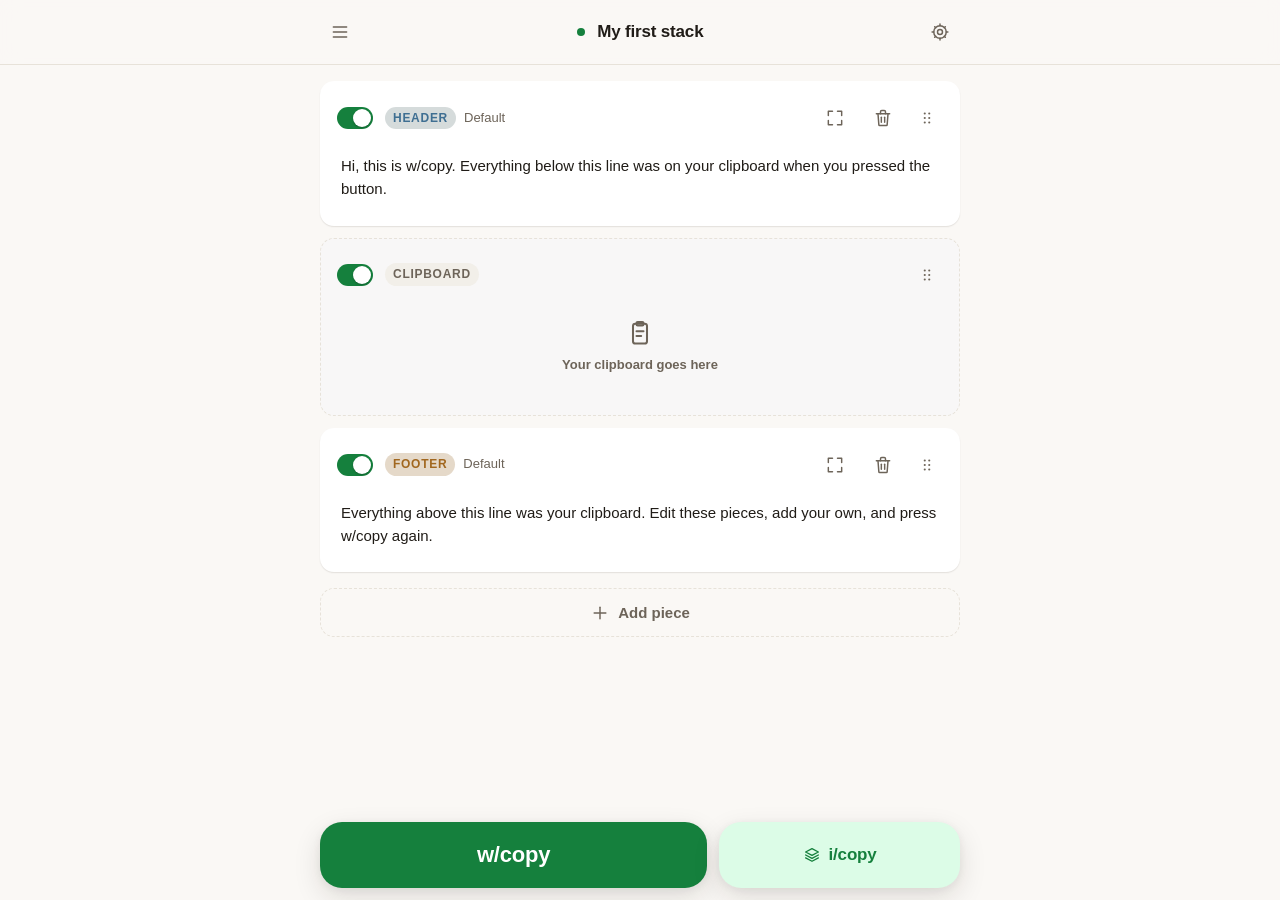
==== commit 817739cc: "feat: i/copy button and pile indicator (W6) Adds the second action button: i/copy accumulates clipbo" ====
--- a/app/index.html
+++ b/app/index.html
@@ -99,6 +99,11 @@
   <symbol id="icon-chevron" viewBox="0 0 24 24">
     <path d="M6 9l6 6 6-6" />
   </symbol>
+  <symbol id="icon-stack" viewBox="0 0 24 24">
+    <path d="M12 3.5l8.5 4.5-8.5 4.5-8.5-4.5L12 3.5z" />
+    <path d="M3.5 12l8.5 4.5 8.5-4.5" />
+    <path d="M3.5 15.8l8.5 4.5 8.5-4.5" />
+  </symbol>
 </svg>
 
 <header class="wc-topbar">
@@ -130,7 +135,33 @@
 </main>
 
 <div class="wc-actionbar">
-  <button class="wc-action" type="button" data-action="wcopy">w/copy</button>
+  <div class="wc-pilestrip" data-role="pile-strip" hidden>
+    <button
+      class="wc-pilestrip__toggle"
+      type="button"
+      data-action="toggle-pile-preview"
+      data-role="pile-toggle"
+      aria-expanded="false"
+      aria-controls="pile-preview"
+    >
+      <svg class="wc-icon wc-pilestrip__icon" aria-hidden="true"><use href="#icon-stack"></use></svg>
+      <span data-role="pile-count">0 pieces stacked</span>
+      <svg class="wc-icon wc-pilestrip__chevron" aria-hidden="true"><use href="#icon-chevron"></use></svg>
+    </button>
+    <button class="wc-pilestrip__clear" type="button" data-action="clear-pile" aria-label="Clear the stacked pile">
+      Clear
+    </button>
+  </div>
+  <div class="wc-pilepreview" id="pile-preview" data-role="pile-preview" hidden>
+    <ol class="wc-pilepreview__list" data-role="pile-preview-list"></ol>
+  </div>
+  <div class="wc-actionrow">
+    <button class="wc-action" type="button" data-action="wcopy">w/copy</button>
+    <button class="wc-action wc-action--pile" type="button" data-action="icopy">
+      <svg class="wc-icon" aria-hidden="true"><use href="#icon-stack"></use></svg>
+      i/copy
+    </button>
+  </div>
 </div>
 
 <aside class="wc-panel" data-role="panel" hidden>
@@ -178,11 +209,11 @@
         <div class="wc-settings__row">
           <span>Share this stack</span>
           <div class="wc-settings__row-actions">
-            <button class="wc-btn" type="button" data-action="copy-share-link" disabled title="Coming next">
+            <button class="wc-btn" type="button" data-action="copy-share-link">
               <svg class="wc-icon" aria-hidden="true"><use href="#icon-link"></use></svg>
               Copy link
             </button>
-            <button class="wc-btn" type="button" data-action="show-qr" disabled title="Coming next">
+            <button class="wc-btn" type="button" data-action="show-qr">
               <svg class="wc-icon" aria-hidden="true"><use href="#icon-qr"></use></svg>
               Show QR
             </button>
@@ -214,6 +245,25 @@
   </form>
 </dialog>
 
+<dialog class="wc-qr" data-role="qr">
+  <div class="wc-qr__inner">
+    <div class="wc-dialog__header">
+      <h2>Scan to import</h2>
+      <button class="wc-iconbtn" type="button" data-action="close-qr" aria-label="Close">
+        <svg class="wc-icon" aria-hidden="true"><use href="#icon-close"></use></svg>
+      </button>
+    </div>
+    <div class="wc-qr__body">
+      <canvas class="wc-qr__canvas" data-role="qr-canvas" role="img" aria-label="QR code linking to this stack"></canvas>
+      <p class="wc-qr__url" data-role="qr-url"></p>
+      <button class="wc-btn wc-btn--block" type="button" data-action="copy-qr-link">
+        <svg class="wc-icon" aria-hidden="true"><use href="#icon-link"></use></svg>
+        Copy link
+      </button>
+    </div>
+  </div>
+</dialog>
+
 <dialog class="wc-expand" data-role="expand">
   <div class="wc-expand__inner">
     <div class="wc-expand__header">
--- a/css/app.css
+++ b/css/app.css
@@ -588,14 +588,25 @@
   bottom: 0;
   z-index: var(--z-actionbar);
   display: flex;
-  justify-content: center;
+  flex-direction: column;
+  align-items: center;
+  gap: var(--space-2);
   padding: var(--space-3) var(--space-4) calc(var(--space-3) + env(safe-area-inset-bottom));
   background: linear-gradient(to top, var(--bg) 60%, transparent);
 }
 
-.wc-action {
+/* Holds w/copy and i/copy side by side. `align-items: stretch` (flex's
+   default) is what keeps the two buttons the same height even though their
+   font sizes differ slightly — see the W6 section below. */
+.wc-actionrow {
+  display: flex;
   width: 100%;
   max-width: 640px;
+  gap: var(--space-3);
+}
+
+.wc-action {
+  flex: 1.7 1 0;
   padding: var(--space-4);
   border: none;
   border-radius: var(--radius-lg);
@@ -768,7 +779,8 @@
 
 .wc-settings,
 .wc-expand,
-.wc-paste {
+.wc-paste,
+.wc-qr {
   padding: 0;
   border: none;
   border-radius: var(--radius-lg);
@@ -781,7 +793,8 @@
 @starting-style {
   .wc-settings[open],
   .wc-expand[open],
-  .wc-paste[open] {
+  .wc-paste[open],
+  .wc-qr[open] {
     opacity: 0;
     transform: scale(0.96) translateY(10px);
   }
@@ -789,7 +802,8 @@
 
 .wc-settings::backdrop,
 .wc-expand::backdrop,
-.wc-paste::backdrop {
+.wc-paste::backdrop,
+.wc-qr::backdrop {
   background: var(--backdrop);
   opacity: 1;
   transition: opacity var(--dur) var(--ease);
@@ -798,7 +812,8 @@
 @starting-style {
   .wc-settings[open]::backdrop,
   .wc-expand[open]::backdrop,
-  .wc-paste[open]::backdrop {
+  .wc-paste[open]::backdrop,
+  .wc-qr[open]::backdrop {
     opacity: 0;
   }
 }
@@ -1299,3 +1314,243 @@
   white-space: nowrap;
 }
 
+/* ==========================================================================
+   Added in W3B: share link and QR (settings.js "Share this stack" row and
+   the dedicated QR dialog). The disabled-button rule from W2B, above, now
+   applies to nothing — the share/QR buttons lost their `disabled` attribute
+   — but is left in place as a plain :disabled selector, harmless if another
+   button ever needs it.
+   ========================================================================== */
+
+/* A dedicated dialog, not nested in Settings: showModal() dialogs render in
+   the browser's top layer, so opening one from inside another isn't
+   possible anyway — settings.js closes Settings before opening this one
+   (see its closeSettingsDialog/closeQrDialog comments). Sized like
+   .wc-paste__inner (a plain content wrapper; the <dialog> itself only
+   carries the shared reset above, matching every other dialog here). */
+.wc-qr__inner {
+  display: flex;
+  flex-direction: column;
+  width: min(360px, 92vw);
+  max-height: 85vh;
+}
+
+.wc-qr__body {
+  display: flex;
+  flex-direction: column;
+  align-items: center;
+  gap: var(--space-3);
+  padding: var(--space-4);
+  overflow-y: auto;
+}
+
+/* The QR itself needs a true white quiet zone to scan reliably regardless
+   of the app's theme — canvas pixels are drawn white/black directly by
+   qr.js's drawQR, so this just keeps the card around it white too, with no
+   dark-mode override. */
+.wc-qr__canvas {
+  width: 100%;
+  max-width: 260px;
+  height: auto;
+  border-radius: var(--radius-sm);
+  background: #ffffff;
+}
+
+.wc-qr__url {
+  margin: 0;
+  width: 100%;
+  padding: var(--space-2) var(--space-3);
+  border-radius: var(--radius-sm);
+  background: var(--surface-2);
+  color: var(--text-muted);
+  font-size: var(--fs-xs);
+  word-break: break-all;
+  text-align: center;
+}
+
+/* ==========================================================================
+   Added in W6: i/copy — the second, secondary action button; the pile
+   strip and its preview.
+
+   Design intent (docs/tasks/w6-icopy-stack.md): w/copy stays the one
+   saturated, dominant control. i/copy sits beside it, same corner radius
+   and height (via .wc-actionrow's flex `stretch`) so the pair reads as one
+   family, but built entirely from --accent-soft/--accent — a tonal
+   treatment, never the solid --accent fill w/copy uses — plus a narrower
+   flex share (1 vs w/copy's 1.7) and a smaller font size. Three signals
+   (fill weight, size, width), not one, keep it legibly secondary in every
+   theme and density without needing to mute it into illegibility.
+   ========================================================================== */
+
+.wc-action--pile {
+  display: inline-flex;
+  align-items: center;
+  justify-content: center;
+  gap: var(--space-2);
+  flex: 1 1 0;
+  background: var(--accent-soft);
+  color: var(--accent);
+  font-size: var(--fs-md);
+  font-weight: 700;
+}
+
+.wc-action--pile .wc-icon {
+  width: 18px;
+  height: 18px;
+}
+
+.wc-action--pile:hover {
+  filter: none;
+  background: color-mix(in srgb, var(--accent) 18%, var(--accent-soft));
+  box-shadow: var(--shadow-md);
+}
+
+.wc-action--pile:active {
+  transform: scale(0.98);
+}
+
+/* The strip: "N pieces stacked ... Clear". Present only while the pile is
+   non-empty — main.js's renderPileStrip toggles [hidden]. Tonal, at the
+   active stack's accent, like the piece "Add variant" and radio-chip
+   treatments elsewhere in this file. */
+.wc-pilestrip {
+  display: flex;
+  align-items: center;
+  justify-content: space-between;
+  gap: var(--space-3);
+  width: 100%;
+  max-width: 640px;
+  padding: var(--space-1) var(--space-2);
+  border-radius: var(--radius);
+  background: var(--accent-soft);
+}
+
+.wc-pilestrip[hidden] {
+  display: none;
+}
+
+.wc-pilestrip__toggle {
+  display: inline-flex;
+  align-items: center;
+  min-width: 0;
+  gap: var(--space-2);
+  border: none;
+  background: transparent;
+  color: var(--text);
+  font-size: var(--fs-sm);
+  font-weight: 600;
+  padding: var(--space-2);
+  border-radius: var(--radius-sm);
+  cursor: pointer;
+  transition: background var(--dur-fast) var(--ease);
+}
+
+.wc-pilestrip__toggle:hover {
+  background: color-mix(in srgb, var(--accent) 14%, transparent);
+}
+
+.wc-pilestrip__icon {
+  width: 16px;
+  height: 16px;
+  flex: none;
+  color: var(--accent);
+}
+
+.wc-pilestrip__toggle span {
+  overflow: hidden;
+  text-overflow: ellipsis;
+  white-space: nowrap;
+}
+
+.wc-pilestrip__chevron {
+  width: 14px;
+  height: 14px;
+  flex: none;
+  color: var(--text-muted);
+  transition: transform var(--dur-fast) var(--ease);
+}
+
+.wc-pilestrip__toggle[aria-expanded="true"] .wc-pilestrip__chevron {
+  transform: rotate(180deg);
+}
+
+.wc-pilestrip__clear {
+  flex: none;
+  border: none;
+  background: transparent;
+  color: var(--accent);
+  font-size: var(--fs-xs);
+  font-weight: 800;
+  text-transform: uppercase;
+  letter-spacing: 0.04em;
+  padding: var(--space-2);
+  border-radius: var(--radius-sm);
+  cursor: pointer;
+  transition: background var(--dur-fast) var(--ease);
+}
+
+.wc-pilestrip__clear:hover {
+  background: color-mix(in srgb, var(--accent) 14%, transparent);
+}
+
+/* The preview: revealed by tapping the strip's count, per the brief's "keep
+   it inside the existing single-screen model; a small expanding region,
+   not a dialog." Same starting-style entrance pattern as .wc-addmenu. */
+.wc-pilepreview {
+  width: 100%;
+  max-width: 640px;
+  max-height: 40vh;
+  overflow-y: auto;
+  border-radius: var(--radius);
+  border: 1px solid var(--border);
+  background: var(--surface);
+  opacity: 1;
+  transform: translateY(0);
+  transition: opacity var(--dur-fast) var(--ease), transform var(--dur-fast) var(--ease);
+}
+
+.wc-pilepreview[hidden] {
+  display: none;
+}
+
+@starting-style {
+  .wc-pilepreview:not([hidden]) {
+    opacity: 0;
+    transform: translateY(-6px);
+  }
+}
+
+.wc-pilepreview__list {
+  list-style: none;
+  margin: 0;
+  padding: var(--space-2);
+  display: flex;
+  flex-direction: column;
+  gap: 2px;
+}
+
+.wc-pilepreview__item {
+  display: flex;
+  align-items: baseline;
+  gap: var(--space-2);
+  padding: var(--space-1) var(--space-2);
+  border-radius: var(--radius-sm);
+  font-size: var(--fs-sm);
+}
+
+.wc-pilepreview__index {
+  flex: none;
+  min-width: 1.4em;
+  color: var(--text-muted);
+  font-variant-numeric: tabular-nums;
+  font-size: var(--fs-xs);
+}
+
+.wc-pilepreview__text {
+  min-width: 0;
+  overflow: hidden;
+  text-overflow: ellipsis;
+  white-space: nowrap;
+  color: var(--text);
+}
+
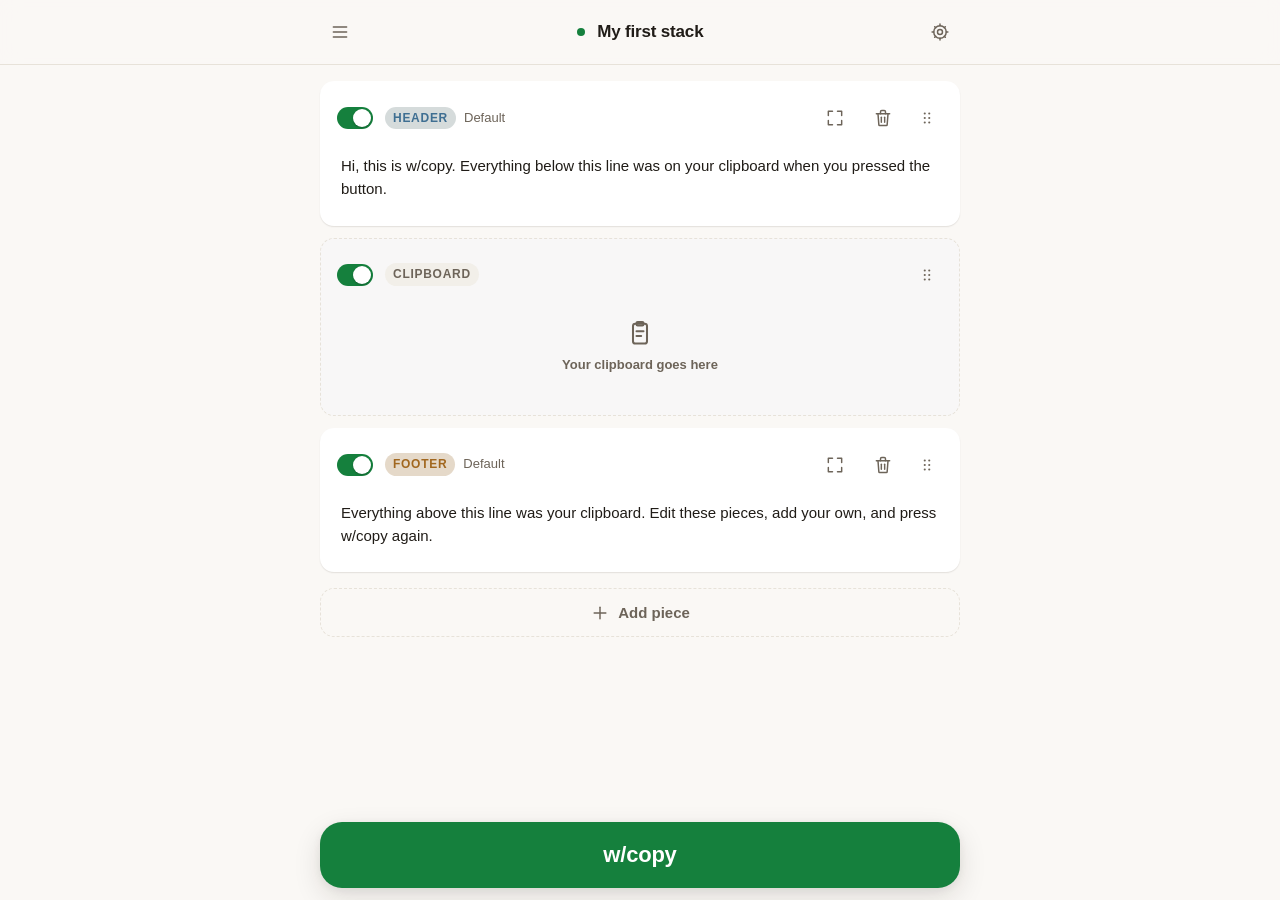
==== commit 4d4dd726: "feat: make the w/copy button the paste gesture on iPhone (W5) The product owner's real-iPhone (iOS 1" ====
--- a/app/index.html
+++ b/app/index.html
@@ -99,11 +99,6 @@
   <symbol id="icon-chevron" viewBox="0 0 24 24">
     <path d="M6 9l6 6 6-6" />
   </symbol>
-  <symbol id="icon-stack" viewBox="0 0 24 24">
-    <path d="M12 3.5l8.5 4.5-8.5 4.5-8.5-4.5L12 3.5z" />
-    <path d="M3.5 12l8.5 4.5 8.5-4.5" />
-    <path d="M3.5 15.8l8.5 4.5 8.5-4.5" />
-  </symbol>
 </svg>
 
 <header class="wc-topbar">
@@ -135,33 +130,27 @@
 </main>
 
 <div class="wc-actionbar">
-  <div class="wc-pilestrip" data-role="pile-strip" hidden>
-    <button
-      class="wc-pilestrip__toggle"
-      type="button"
-      data-action="toggle-pile-preview"
-      data-role="pile-toggle"
-      aria-expanded="false"
-      aria-controls="pile-preview"
-    >
-      <svg class="wc-icon wc-pilestrip__icon" aria-hidden="true"><use href="#icon-stack"></use></svg>
-      <span data-role="pile-count">0 pieces stacked</span>
-      <svg class="wc-icon wc-pilestrip__chevron" aria-hidden="true"><use href="#icon-chevron"></use></svg>
-    </button>
-    <button class="wc-pilestrip__clear" type="button" data-action="clear-pile" aria-label="Clear the stacked pile">
-      Clear
-    </button>
-  </div>
-  <div class="wc-pilepreview" id="pile-preview" data-role="pile-preview" hidden>
-    <ol class="wc-pilepreview__list" data-role="pile-preview-list"></ol>
-  </div>
-  <div class="wc-actionrow">
-    <button class="wc-action" type="button" data-action="wcopy">w/copy</button>
-    <button class="wc-action wc-action--pile" type="button" data-action="icopy">
-      <svg class="wc-icon" aria-hidden="true"><use href="#icon-stack"></use></svg>
-      i/copy
-    </button>
-  </div>
+  <!-- The action control doubles as a paste target on devices that can't
+       read the clipboard (W5, spec §4.4/§6): contenteditable so a native
+       paste can land on it, inputmode="none" to keep the software keyboard
+       down (iOS 16+), the rest tuned so it never behaves like a real text
+       field. main.js's updateActionUI swaps the label between "w/copy" and
+       "Paste to w/copy" and toggles the hint below; nothing here is ever
+       set via innerHTML. -->
+  <div
+    class="wc-action"
+    data-action="wcopy"
+    role="button"
+    tabindex="0"
+    contenteditable="true"
+    inputmode="none"
+    enterkeyhint="done"
+    autocapitalize="off"
+    autocorrect="off"
+    spellcheck="false"
+    aria-label="w/copy"
+  >w/copy</div>
+  <p class="wc-action__hint" data-role="action-hint" hidden>If Paste doesn't pop up, try a long‑press.</p>
 </div>
 
 <aside class="wc-panel" data-role="panel" hidden>
--- a/css/app.css
+++ b/css/app.css
@@ -588,25 +588,23 @@
   bottom: 0;
   z-index: var(--z-actionbar);
   display: flex;
-  flex-direction: column;
-  align-items: center;
-  gap: var(--space-2);
+  /* Column, not row: W5 adds an optional hint line under the button (see the
+     W5 section below), so this bar stacks its (one or two) children and
+     centers them horizontally instead of centering a single row. */
+  flex-direction: column;
+  align-items: center;
+  gap: var(--space-1);
   padding: var(--space-3) var(--space-4) calc(var(--space-3) + env(safe-area-inset-bottom));
   background: linear-gradient(to top, var(--bg) 60%, transparent);
 }
 
-/* Holds w/copy and i/copy side by side. `align-items: stretch` (flex's
-   default) is what keeps the two buttons the same height even though their
-   font sizes differ slightly — see the W6 section below. */
-.wc-actionrow {
-  display: flex;
+.wc-action {
   width: 100%;
   max-width: 640px;
-  gap: var(--space-3);
-}
-
-.wc-action {
-  flex: 1.7 1 0;
+  /* Was a <button>; is a contenteditable <div> as of W5 (see below), which
+     doesn't center text by default the way a button does. */
+  display: block;
+  text-align: center;
   padding: var(--space-4);
   border: none;
   border-radius: var(--radius-lg);
@@ -1369,188 +1367,46 @@
 }
 
 /* ==========================================================================
-   Added in W6: i/copy — the second, secondary action button; the pile
-   strip and its preview.
-
-   Design intent (docs/tasks/w6-icopy-stack.md): w/copy stays the one
-   saturated, dominant control. i/copy sits beside it, same corner radius
-   and height (via .wc-actionrow's flex `stretch`) so the pair reads as one
-   family, but built entirely from --accent-soft/--accent — a tonal
-   treatment, never the solid --accent fill w/copy uses — plus a narrower
-   flex share (1 vs w/copy's 1.7) and a smaller font size. Three signals
-   (fill weight, size, width), not one, keep it legibly secondary in every
-   theme and density without needing to mute it into illegibility.
+   Added in W5: clipboard streamline. The action button (.wc-action, above)
+   became a contenteditable <div> so it can double as a paste target on
+   devices that can't read the clipboard (spec §4.4/§6) — see main.js's
+   handleActionPaste and updateActionUI. The rules below keep it looking and
+   behaving like a plain button rather than a text field: no visible
+   selection/callout chrome of ours, no accidental scroll, same look in both
+   the "w/copy" and "Paste to w/copy" states. The browser's own native Paste
+   callout/edit-menu is out of CSS's reach entirely — that part is system UI.
    ========================================================================== */
 
-.wc-action--pile {
-  display: inline-flex;
-  align-items: center;
-  justify-content: center;
-  gap: var(--space-2);
-  flex: 1 1 0;
-  background: var(--accent-soft);
-  color: var(--accent);
-  font-size: var(--fs-md);
-  font-weight: 700;
-}
-
-.wc-action--pile .wc-icon {
-  width: 18px;
-  height: 18px;
-}
-
-.wc-action--pile:hover {
-  filter: none;
-  background: color-mix(in srgb, var(--accent) 18%, var(--accent-soft));
-  box-shadow: var(--shadow-md);
-}
-
-.wc-action--pile:active {
-  transform: scale(0.98);
-}
-
-/* The strip: "N pieces stacked ... Clear". Present only while the pile is
-   non-empty — main.js's renderPileStrip toggles [hidden]. Tonal, at the
-   active stack's accent, like the piece "Add variant" and radio-chip
-   treatments elsewhere in this file. */
-.wc-pilestrip {
-  display: flex;
-  align-items: center;
-  justify-content: space-between;
-  gap: var(--space-3);
-  width: 100%;
-  max-width: 640px;
-  padding: var(--space-1) var(--space-2);
-  border-radius: var(--radius);
-  background: var(--accent-soft);
-}
-
-.wc-pilestrip[hidden] {
-  display: none;
-}
-
-.wc-pilestrip__toggle {
-  display: inline-flex;
-  align-items: center;
-  min-width: 0;
-  gap: var(--space-2);
-  border: none;
-  background: transparent;
-  color: var(--text);
-  font-size: var(--fs-sm);
-  font-weight: 600;
-  padding: var(--space-2);
-  border-radius: var(--radius-sm);
-  cursor: pointer;
-  transition: background var(--dur-fast) var(--ease);
-}
-
-.wc-pilestrip__toggle:hover {
-  background: color-mix(in srgb, var(--accent) 14%, transparent);
-}
-
-.wc-pilestrip__icon {
-  width: 16px;
-  height: 16px;
-  flex: none;
-  color: var(--accent);
-}
-
-.wc-pilestrip__toggle span {
+.wc-action {
+  /* Selection has to stay on (it's what lets the platform offer its native
+     paste/edit menu at all — `-webkit-touch-callout` is deliberately left
+     at its default for the same reason: on iOS it can suppress that exact
+     menu, not just the long-press callout its name suggests). This only
+     drops the default mobile tap-highlight flash, so nothing suggests a
+     text field was touched instead of a button. */
+  -webkit-user-select: text;
+  user-select: text;
+  -webkit-tap-highlight-color: transparent;
+  /* A contenteditable can grow a scrollbar or wrap oddly if its content
+     somehow exceeded one line; it never should (see main.js: every paste is
+     read from event.clipboardData and never actually inserted, and the
+     label is always one short phrase), but this keeps a stray value from
+     ever changing the button's height. */
   overflow: hidden;
+  white-space: nowrap;
   text-overflow: ellipsis;
-  white-space: nowrap;
-}
-
-.wc-pilestrip__chevron {
-  width: 14px;
-  height: 14px;
-  flex: none;
+}
+
+/* Small, non-toast line under the button (design point 2's "say so on the
+   button... a small secondary line") for the one thing CSS/JS can't detect:
+   whether a single tap reliably offers the native Paste menu on this device,
+   or whether it needs a deliberate long-press. Shown only in paste strategy
+   with the clipboard piece enabled — updateActionUI toggles [hidden]. */
+.wc-action__hint {
+  margin: 0;
+  padding: 0 var(--space-2);
   color: var(--text-muted);
-  transition: transform var(--dur-fast) var(--ease);
-}
-
-.wc-pilestrip__toggle[aria-expanded="true"] .wc-pilestrip__chevron {
-  transform: rotate(180deg);
-}
-
-.wc-pilestrip__clear {
-  flex: none;
-  border: none;
-  background: transparent;
-  color: var(--accent);
   font-size: var(--fs-xs);
-  font-weight: 800;
-  text-transform: uppercase;
-  letter-spacing: 0.04em;
-  padding: var(--space-2);
-  border-radius: var(--radius-sm);
-  cursor: pointer;
-  transition: background var(--dur-fast) var(--ease);
-}
-
-.wc-pilestrip__clear:hover {
-  background: color-mix(in srgb, var(--accent) 14%, transparent);
-}
-
-/* The preview: revealed by tapping the strip's count, per the brief's "keep
-   it inside the existing single-screen model; a small expanding region,
-   not a dialog." Same starting-style entrance pattern as .wc-addmenu. */
-.wc-pilepreview {
-  width: 100%;
-  max-width: 640px;
-  max-height: 40vh;
-  overflow-y: auto;
-  border-radius: var(--radius);
-  border: 1px solid var(--border);
-  background: var(--surface);
-  opacity: 1;
-  transform: translateY(0);
-  transition: opacity var(--dur-fast) var(--ease), transform var(--dur-fast) var(--ease);
-}
-
-.wc-pilepreview[hidden] {
-  display: none;
-}
-
-@starting-style {
-  .wc-pilepreview:not([hidden]) {
-    opacity: 0;
-    transform: translateY(-6px);
-  }
-}
-
-.wc-pilepreview__list {
-  list-style: none;
-  margin: 0;
-  padding: var(--space-2);
-  display: flex;
-  flex-direction: column;
-  gap: 2px;
-}
-
-.wc-pilepreview__item {
-  display: flex;
-  align-items: baseline;
-  gap: var(--space-2);
-  padding: var(--space-1) var(--space-2);
-  border-radius: var(--radius-sm);
-  font-size: var(--fs-sm);
-}
-
-.wc-pilepreview__index {
-  flex: none;
-  min-width: 1.4em;
-  color: var(--text-muted);
-  font-variant-numeric: tabular-nums;
-  font-size: var(--fs-xs);
-}
-
-.wc-pilepreview__text {
-  min-width: 0;
-  overflow: hidden;
-  text-overflow: ellipsis;
-  white-space: nowrap;
-  color: var(--text);
-}
-
+  text-align: center;
+}
+
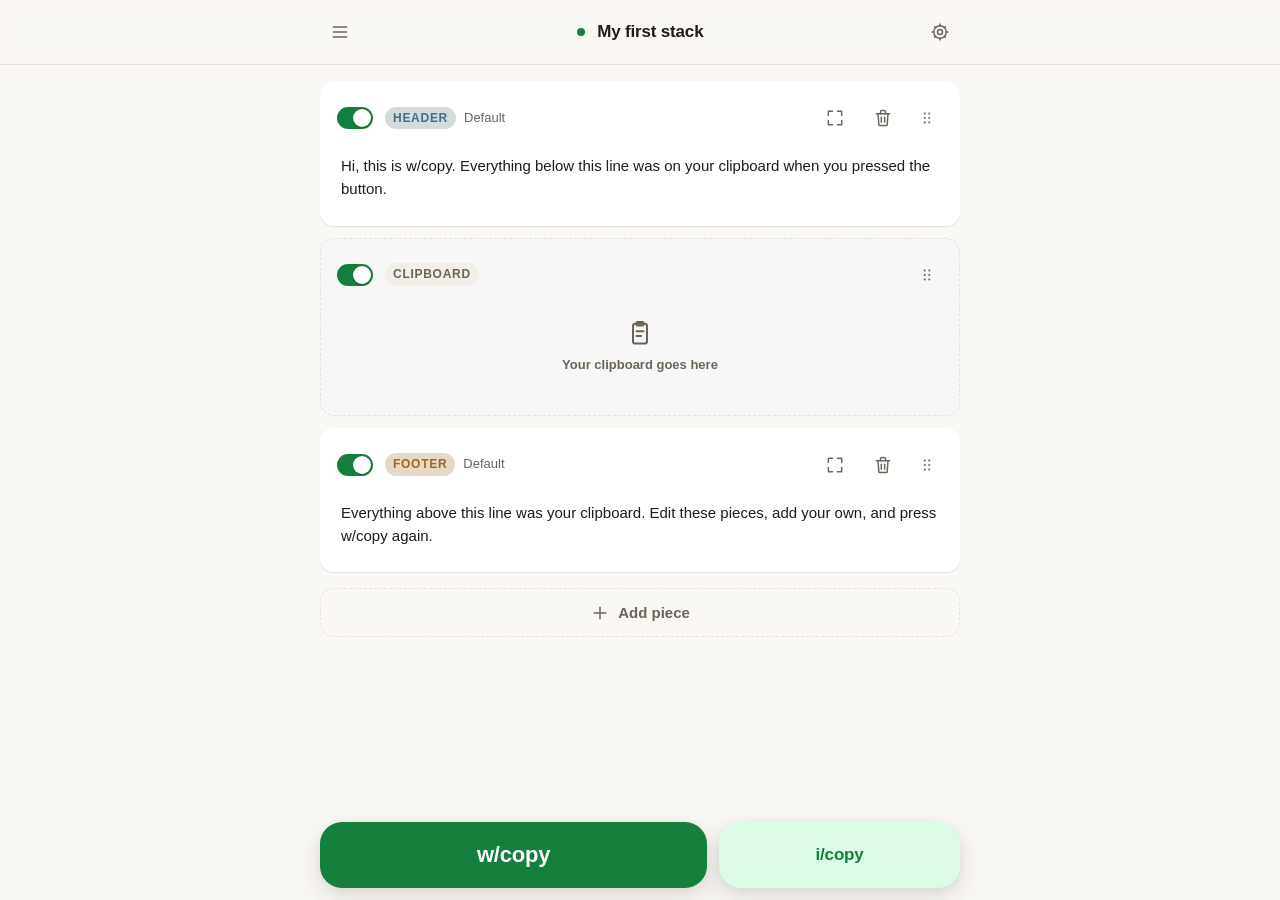
==== commit 6599ae19: "Merge remote-tracking branch 'origin/feat/clipboard-streamline' into claude/brainstorm-handoff-revie" ====
--- a/app/index.html
+++ b/app/index.html
@@ -99,6 +99,11 @@
   <symbol id="icon-chevron" viewBox="0 0 24 24">
     <path d="M6 9l6 6 6-6" />
   </symbol>
+  <symbol id="icon-stack" viewBox="0 0 24 24">
+    <path d="M12 3.5l8.5 4.5-8.5 4.5-8.5-4.5L12 3.5z" />
+    <path d="M3.5 12l8.5 4.5 8.5-4.5" />
+    <path d="M3.5 15.8l8.5 4.5 8.5-4.5" />
+  </symbol>
 </svg>
 
 <header class="wc-topbar">
@@ -130,26 +135,65 @@
 </main>
 
 <div class="wc-actionbar">
-  <!-- The action control doubles as a paste target on devices that can't
+  <div class="wc-pilestrip" data-role="pile-strip" hidden>
+    <button
+      class="wc-pilestrip__toggle"
+      type="button"
+      data-action="toggle-pile-preview"
+      data-role="pile-toggle"
+      aria-expanded="false"
+      aria-controls="pile-preview"
+    >
+      <svg class="wc-icon wc-pilestrip__icon" aria-hidden="true"><use href="#icon-stack"></use></svg>
+      <span data-role="pile-count">0 pieces stacked</span>
+      <svg class="wc-icon wc-pilestrip__chevron" aria-hidden="true"><use href="#icon-chevron"></use></svg>
+    </button>
+    <button class="wc-pilestrip__clear" type="button" data-action="clear-pile" aria-label="Clear the stacked pile">
+      Clear
+    </button>
+  </div>
+  <div class="wc-pilepreview" id="pile-preview" data-role="pile-preview" hidden>
+    <ol class="wc-pilepreview__list" data-role="pile-preview-list"></ol>
+  </div>
+  <!-- Both action controls double as paste targets on devices that can't
        read the clipboard (W5, spec §4.4/§6): contenteditable so a native
-       paste can land on it, inputmode="none" to keep the software keyboard
-       down (iOS 16+), the rest tuned so it never behaves like a real text
-       field. main.js's updateActionUI swaps the label between "w/copy" and
-       "Paste to w/copy" and toggles the hint below; nothing here is ever
-       set via innerHTML. -->
-  <div
-    class="wc-action"
-    data-action="wcopy"
-    role="button"
-    tabindex="0"
-    contenteditable="true"
-    inputmode="none"
-    enterkeyhint="done"
-    autocapitalize="off"
-    autocorrect="off"
-    spellcheck="false"
-    aria-label="w/copy"
-  >w/copy</div>
+       paste can land on one, inputmode="none" to keep the software keyboard
+       down (iOS 16+), the rest tuned so neither behaves like a real text
+       field. Which one you paste into decides the action, so i/copy needs
+       this as much as w/copy does. main.js's updateActionUI swaps the labels
+       and toggles the hint below; nothing here is ever set via innerHTML.
+       Labels are plain text, with no element children, so a stray paste can
+       never orphan an icon inside an editable host. -->
+  <div class="wc-actionrow">
+    <div
+      class="wc-action"
+      data-action="wcopy"
+      data-role="action-wcopy"
+      role="button"
+      tabindex="0"
+      contenteditable="true"
+      inputmode="none"
+      enterkeyhint="done"
+      autocapitalize="off"
+      autocorrect="off"
+      spellcheck="false"
+      aria-label="w/copy"
+    >w/copy</div>
+    <div
+      class="wc-action wc-action--pile"
+      data-action="icopy"
+      data-role="action-icopy"
+      role="button"
+      tabindex="0"
+      contenteditable="true"
+      inputmode="none"
+      enterkeyhint="done"
+      autocapitalize="off"
+      autocorrect="off"
+      spellcheck="false"
+      aria-label="i/copy"
+    >i/copy</div>
+  </div>
   <p class="wc-action__hint" data-role="action-hint" hidden>If Paste doesn't pop up, try a long‑press.</p>
 </div>
 
--- a/css/app.css
+++ b/css/app.css
@@ -588,19 +588,28 @@
   bottom: 0;
   z-index: var(--z-actionbar);
   display: flex;
-  /* Column, not row: W5 adds an optional hint line under the button (see the
-     W5 section below), so this bar stacks its (one or two) children and
+  /* Column, not row: the pile strip (W6) sits above the action row, and W5
+     adds an optional hint line below it, so this bar stacks its children and
      centers them horizontally instead of centering a single row. */
   flex-direction: column;
   align-items: center;
-  gap: var(--space-1);
+  gap: var(--space-2);
   padding: var(--space-3) var(--space-4) calc(var(--space-3) + env(safe-area-inset-bottom));
   background: linear-gradient(to top, var(--bg) 60%, transparent);
 }
 
-.wc-action {
+/* Holds w/copy and i/copy side by side. `align-items: stretch` (flex's
+   default) is what keeps the two buttons the same height even though their
+   font sizes differ slightly — see the W6 section below. */
+.wc-actionrow {
+  display: flex;
   width: 100%;
   max-width: 640px;
+  gap: var(--space-3);
+}
+
+.wc-action {
+  flex: 1.7 1 0;
   /* Was a <button>; is a contenteditable <div> as of W5 (see below), which
      doesn't center text by default the way a button does. */
   display: block;
@@ -1367,6 +1376,191 @@
 }
 
 /* ==========================================================================
+   Added in W6: i/copy — the second, secondary action button; the pile
+   strip and its preview.
+
+   Design intent (docs/tasks/w6-icopy-stack.md): w/copy stays the one
+   saturated, dominant control. i/copy sits beside it, same corner radius
+   and height (via .wc-actionrow's flex `stretch`) so the pair reads as one
+   family, but built entirely from --accent-soft/--accent — a tonal
+   treatment, never the solid --accent fill w/copy uses — plus a narrower
+   flex share (1 vs w/copy's 1.7) and a smaller font size. Three signals
+   (fill weight, size, width), not one, keep it legibly secondary in every
+   theme and density without needing to mute it into illegibility.
+   ========================================================================== */
+
+.wc-action--pile {
+  display: inline-flex;
+  align-items: center;
+  justify-content: center;
+  gap: var(--space-2);
+  flex: 1 1 0;
+  background: var(--accent-soft);
+  color: var(--accent);
+  font-size: var(--fs-md);
+  font-weight: 700;
+}
+
+.wc-action--pile .wc-icon {
+  width: 18px;
+  height: 18px;
+}
+
+.wc-action--pile:hover {
+  filter: none;
+  background: color-mix(in srgb, var(--accent) 18%, var(--accent-soft));
+  box-shadow: var(--shadow-md);
+}
+
+.wc-action--pile:active {
+  transform: scale(0.98);
+}
+
+/* The strip: "N pieces stacked ... Clear". Present only while the pile is
+   non-empty — main.js's renderPileStrip toggles [hidden]. Tonal, at the
+   active stack's accent, like the piece "Add variant" and radio-chip
+   treatments elsewhere in this file. */
+.wc-pilestrip {
+  display: flex;
+  align-items: center;
+  justify-content: space-between;
+  gap: var(--space-3);
+  width: 100%;
+  max-width: 640px;
+  padding: var(--space-1) var(--space-2);
+  border-radius: var(--radius);
+  background: var(--accent-soft);
+}
+
+.wc-pilestrip[hidden] {
+  display: none;
+}
+
+.wc-pilestrip__toggle {
+  display: inline-flex;
+  align-items: center;
+  min-width: 0;
+  gap: var(--space-2);
+  border: none;
+  background: transparent;
+  color: var(--text);
+  font-size: var(--fs-sm);
+  font-weight: 600;
+  padding: var(--space-2);
+  border-radius: var(--radius-sm);
+  cursor: pointer;
+  transition: background var(--dur-fast) var(--ease);
+}
+
+.wc-pilestrip__toggle:hover {
+  background: color-mix(in srgb, var(--accent) 14%, transparent);
+}
+
+.wc-pilestrip__icon {
+  width: 16px;
+  height: 16px;
+  flex: none;
+  color: var(--accent);
+}
+
+.wc-pilestrip__toggle span {
+  overflow: hidden;
+  text-overflow: ellipsis;
+  white-space: nowrap;
+}
+
+.wc-pilestrip__chevron {
+  width: 14px;
+  height: 14px;
+  flex: none;
+  color: var(--text-muted);
+  transition: transform var(--dur-fast) var(--ease);
+}
+
+.wc-pilestrip__toggle[aria-expanded="true"] .wc-pilestrip__chevron {
+  transform: rotate(180deg);
+}
+
+.wc-pilestrip__clear {
+  flex: none;
+  border: none;
+  background: transparent;
+  color: var(--accent);
+  font-size: var(--fs-xs);
+  font-weight: 800;
+  text-transform: uppercase;
+  letter-spacing: 0.04em;
+  padding: var(--space-2);
+  border-radius: var(--radius-sm);
+  cursor: pointer;
+  transition: background var(--dur-fast) var(--ease);
+}
+
+.wc-pilestrip__clear:hover {
+  background: color-mix(in srgb, var(--accent) 14%, transparent);
+}
+
+/* The preview: revealed by tapping the strip's count, per the brief's "keep
+   it inside the existing single-screen model; a small expanding region,
+   not a dialog." Same starting-style entrance pattern as .wc-addmenu. */
+.wc-pilepreview {
+  width: 100%;
+  max-width: 640px;
+  max-height: 40vh;
+  overflow-y: auto;
+  border-radius: var(--radius);
+  border: 1px solid var(--border);
+  background: var(--surface);
+  opacity: 1;
+  transform: translateY(0);
+  transition: opacity var(--dur-fast) var(--ease), transform var(--dur-fast) var(--ease);
+}
+
+.wc-pilepreview[hidden] {
+  display: none;
+}
+
+@starting-style {
+  .wc-pilepreview:not([hidden]) {
+    opacity: 0;
+    transform: translateY(-6px);
+  }
+}
+
+.wc-pilepreview__list {
+  list-style: none;
+  margin: 0;
+  padding: var(--space-2);
+  display: flex;
+  flex-direction: column;
+  gap: 2px;
+}
+
+.wc-pilepreview__item {
+  display: flex;
+  align-items: baseline;
+  gap: var(--space-2);
+  padding: var(--space-1) var(--space-2);
+  border-radius: var(--radius-sm);
+  font-size: var(--fs-sm);
+}
+
+.wc-pilepreview__index {
+  flex: none;
+  min-width: 1.4em;
+  color: var(--text-muted);
+  font-variant-numeric: tabular-nums;
+  font-size: var(--fs-xs);
+}
+
+.wc-pilepreview__text {
+  min-width: 0;
+  overflow: hidden;
+  text-overflow: ellipsis;
+  white-space: nowrap;
+  color: var(--text);
+}
+
    Added in W5: clipboard streamline. The action button (.wc-action, above)
    became a contenteditable <div> so it can double as a paste target on
    devices that can't read the clipboard (spec §4.4/§6) — see main.js's
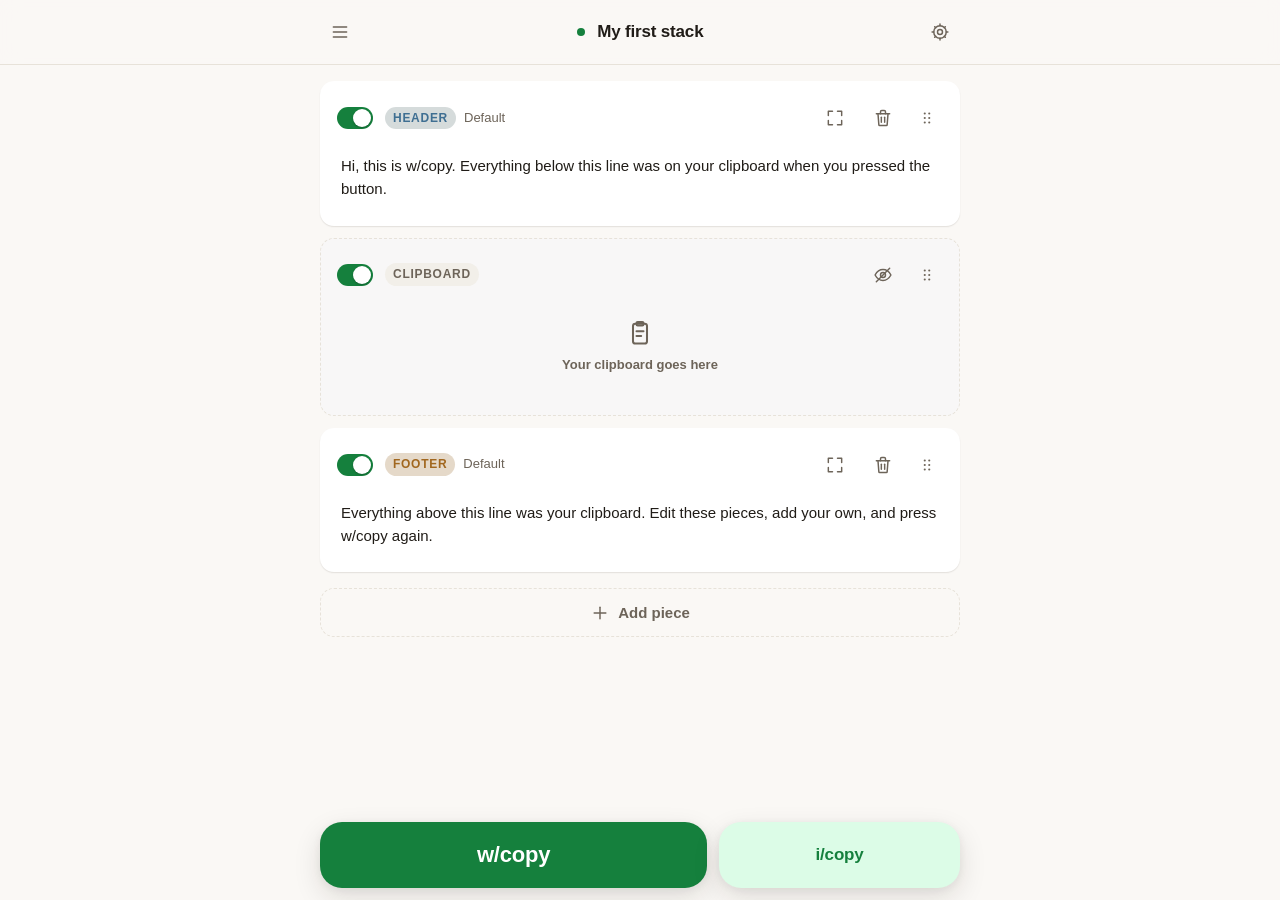
==== commit a6aac651: "feat: add the opt-in clipboard preview to the clipboard card (W7) Adds an eye control to the clipboa" ====
--- a/app/index.html
+++ b/app/index.html
@@ -103,6 +103,15 @@
     <path d="M12 3.5l8.5 4.5-8.5 4.5-8.5-4.5L12 3.5z" />
     <path d="M3.5 12l8.5 4.5 8.5-4.5" />
     <path d="M3.5 15.8l8.5 4.5 8.5-4.5" />
+  </symbol>
+  <symbol id="icon-eye" viewBox="0 0 24 24">
+    <path d="M2.5 12S6 5.5 12 5.5 21.5 12 21.5 12 18 18.5 12 18.5 2.5 12 2.5 12z" />
+    <circle cx="12" cy="12" r="3" />
+  </symbol>
+  <symbol id="icon-eye-off" viewBox="0 0 24 24">
+    <path d="M2.5 12S6 5.5 12 5.5 21.5 12 21.5 12 18 18.5 12 18.5 2.5 12 2.5 12z" />
+    <circle cx="12" cy="12" r="3" />
+    <line x1="4" y1="20" x2="20" y2="4" />
   </symbol>
 </svg>
 
@@ -236,6 +245,16 @@
           <label><input type="radio" name="density" value="comfortable" checked /> Comfortable</label>
           <label><input type="radio" name="density" value="compact" /> Compact</label>
         </fieldset>
+        <!-- W7: mirrors the clipboard card's eye toggle — same single
+             settings.showClipboard preference, findable here too. Off by
+             default (docs/tasks/w7-clipboard-preview.md). -->
+        <div class="wc-settings__row">
+          <span>Show clipboard preview</span>
+          <label class="wc-switch">
+            <input type="checkbox" data-role="show-clipboard" aria-label="Show clipboard preview" />
+            <span class="wc-switch__track"><span class="wc-switch__thumb"></span></span>
+          </label>
+        </div>
       </section>
       <section class="wc-settings__section">
         <h3>Stacks</h3>
@@ -366,6 +385,21 @@
       <span class="wc-piece__label wc-piece__label--static">
         <span class="wc-kind">Clipboard</span>
       </span>
+      <!-- W7: opt-in preview toggle (docs/tasks/w7-clipboard-preview.md).
+           Off by default; writes the single global settings.showClipboard
+           preference, so it's the same choice wherever a clipboard slot
+           appears (also mirrored as a row in Settings > Appearance).
+           piece-card.js swaps the icon's href and the aria attributes;
+           nothing here is ever set via innerHTML. -->
+      <button
+        class="wc-iconbtn"
+        type="button"
+        data-action="toggle-clipboard-preview"
+        aria-pressed="false"
+        aria-label="Show clipboard preview"
+      >
+        <svg class="wc-icon" aria-hidden="true"><use href="#icon-eye-off"></use></svg>
+      </button>
       <!-- No delete control: a stack always keeps exactly one clipboard
            piece (schema.js validateState enforces this); it can only be
            toggled off, never removed. -->
@@ -373,9 +407,52 @@
         <svg class="wc-icon" aria-hidden="true"><use href="#icon-drag"></use></svg>
       </button>
     </div>
-    <div class="wc-clipboard-slot">
+    <div class="wc-clipboard-slot" data-role="clipboard-placeholder">
       <svg class="wc-icon wc-clipboard-slot__icon" aria-hidden="true"><use href="#icon-clipboard"></use></svg>
       <p class="wc-clipboard-slot__caption">Your clipboard goes here</p>
+    </div>
+    <!-- W7: the opt-in preview (docs/tasks/w7-clipboard-preview.md). Hidden
+         entirely unless settings.showClipboard is on, in which case
+         piece-card.js's fillClipboardPreview shows exactly one of: the
+         placeholder icon (nothing read yet this session, or this device
+         needs a paste), the empty-clipboard message, or the truncated/
+         expanded preview text with its character count and freshness line.
+         The preview text is read from `event.clipboardData`/`readText()`
+         and held in memory only (main.js) — never localStorage, never
+         export, never the share link — and is always set with
+         `textContent`, never `innerHTML`. The control below doubles as a
+         native paste target on a device that can't read the clipboard
+         directly, exactly like the w/copy/i/copy controls (W5): see
+         main.js's handleClipboardPreviewPaste. -->
+    <div class="wc-clippreview" data-role="clipboard-preview" hidden>
+      <div class="wc-clippreview__placeholder" data-role="clipboard-preview-placeholder">
+        <svg class="wc-icon wc-clipboard-slot__icon" aria-hidden="true"><use href="#icon-clipboard"></use></svg>
+      </div>
+      <p class="wc-clippreview__empty" data-role="clipboard-preview-empty" hidden>Your clipboard is empty.</p>
+      <div class="wc-clippreview__body" data-role="clipboard-preview-body" hidden>
+        <pre class="wc-clippreview__text" data-role="clipboard-preview-text"></pre>
+        <button
+          class="wc-clippreview__more"
+          type="button"
+          data-action="clipboard-preview-expand"
+          aria-expanded="false"
+          hidden
+        >Show more</button>
+        <p class="wc-clippreview__meta" data-role="clipboard-preview-meta"></p>
+      </div>
+      <div
+        class="wc-clippreview__control"
+        data-action="clipboard-preview-action"
+        role="button"
+        tabindex="0"
+        contenteditable="true"
+        inputmode="none"
+        enterkeyhint="done"
+        autocapitalize="off"
+        autocorrect="off"
+        spellcheck="false"
+        aria-label="Show clipboard"
+      >Show clipboard</div>
     </div>
   </li>
 </template>
--- a/css/app.css
+++ b/css/app.css
@@ -436,6 +436,14 @@
   padding: var(--space-5) var(--space-3);
   color: var(--text-muted);
   text-align: center;
+}
+
+/* W7: hidden while the opt-in preview is on (piece-card.js's
+   `fillClipboardPreview` toggles this). Needed explicitly, same reasoning
+   as `.wc-variants[hidden]` above: an author rule's `display` always beats
+   the UA stylesheet's `[hidden] { display: none }`. */
+.wc-clipboard-slot[hidden] {
+  display: none;
 }
 
 .wc-clipboard-slot__icon {
@@ -1561,14 +1569,17 @@
   color: var(--text);
 }
 
-   Added in W5: clipboard streamline. The action button (.wc-action, above)
-   became a contenteditable <div> so it can double as a paste target on
-   devices that can't read the clipboard (spec §4.4/§6) — see main.js's
-   handleActionPaste and updateActionUI. The rules below keep it looking and
-   behaving like a plain button rather than a text field: no visible
-   selection/callout chrome of ours, no accidental scroll, same look in both
-   the "w/copy" and "Paste to w/copy" states. The browser's own native Paste
-   callout/edit-menu is out of CSS's reach entirely — that part is system UI.
+/* ==========================================================================
+   Added in W5: clipboard streamline. Both action buttons (.wc-action, above
+   — w/copy and, with .wc-action--pile layered on for i/copy) became
+   contenteditable <div>s so either can double as a paste target on devices
+   that can't read the clipboard (spec §4.4/§6) — see main.js's
+   handleActionPaste and updateActionUI. The rules below keep them looking
+   and behaving like plain buttons rather than text fields: no visible
+   selection/callout chrome of ours, no accidental scroll, same look in
+   every label state ("w/copy"/"Paste to w/copy", "i/copy"/"Paste to
+   i/copy"). The browser's own native Paste callout/edit-menu is out of
+   CSS's reach entirely — that part is system UI.
    ========================================================================== */
 
 .wc-action {
@@ -1591,11 +1602,12 @@
   text-overflow: ellipsis;
 }
 
-/* Small, non-toast line under the button (design point 2's "say so on the
-   button... a small secondary line") for the one thing CSS/JS can't detect:
-   whether a single tap reliably offers the native Paste menu on this device,
-   or whether it needs a deliberate long-press. Shown only in paste strategy
-   with the clipboard piece enabled — updateActionUI toggles [hidden]. */
+/* Small, non-toast line under the button pair (design point 2's "say so on
+   the button... a small secondary line") for the one thing CSS/JS can't
+   detect: whether a single tap reliably offers the native Paste menu on
+   this device, or whether it needs a deliberate long-press. Shared by both
+   controls — shown whenever either one is currently inviting a paste —
+   updateActionUI toggles [hidden]. */
 .wc-action__hint {
   margin: 0;
   padding: 0 var(--space-2);
@@ -1604,3 +1616,176 @@
   text-align: center;
 }
 
+/* ==========================================================================
+   Added in W7: opt-in clipboard preview (docs/tasks/w7-clipboard-preview.md)
+
+   Off by default: `.wc-clippreview` stays `[hidden]` and the classic
+   `.wc-clipboard-slot` above (unchanged since before this task) is all that
+   shows — no residual controls, no layout shift, per the task's design
+   section. When on, piece-card.js's `fillClipboardPreview` shows exactly
+   one of three sibling blocks inside `.wc-clippreview` (placeholder /
+   empty message / body+meta) plus the shared control at the bottom, which
+   is a `contenteditable` paste target exactly like `.wc-action` (W5) for
+   the same reason: a device that can't read the clipboard can still only
+   get it from a native paste landing directly on this control.
+
+   The truncated text's soft fade (mask-image, `data-truncated="true"`) is
+   a purely static effect, not an animation — nothing here needs the
+   `prefers-reduced-motion` guard tokens.css already zeroes `--dur*` under.
+   The expanded text's own scroll region (`data-expanded="true"`, a capped
+   `max-height`) is what keeps a 50,000-character clipboard from ever
+   pushing the w/copy/i/copy buttons out of one-handed reach.
+   ========================================================================== */
+
+.wc-clippreview {
+  display: flex;
+  flex-direction: column;
+  gap: var(--space-2);
+  /* Horizontal inset already comes from `.wc-piece`'s own `--card-pad`
+     (the card's padding on every side) — this only adds vertical spacing
+     under the bar, the same convention `.wc-piece__text` and
+     `.wc-clipboard-slot` above already follow. */
+  margin-top: var(--space-2);
+}
+
+.wc-clippreview[hidden] {
+  display: none;
+}
+
+.wc-clippreview__placeholder {
+  display: flex;
+  justify-content: center;
+  padding: var(--space-4) 0;
+  color: var(--kind-clipboard);
+}
+
+.wc-clippreview__placeholder[hidden] {
+  display: none;
+}
+
+.wc-clippreview__placeholder .wc-icon {
+  width: 28px;
+  height: 28px;
+}
+
+.wc-clippreview__empty {
+  margin: 0;
+  padding: var(--space-4) 0;
+  color: var(--text-muted);
+  font-size: var(--fs-sm);
+  font-weight: 600;
+  text-align: center;
+}
+
+.wc-clippreview__body {
+  display: flex;
+  flex-direction: column;
+  gap: var(--space-1);
+}
+
+.wc-clippreview__body[hidden] {
+  display: none;
+}
+
+/* The preview text itself: a <pre> so line breaks and leading/trailing
+   whitespace render exactly as copied (design: "show leading and trailing
+   whitespace faithfully rather than collapsing it"), wrapped rather than
+   scrolled horizontally so a long unbroken line never widens the card. */
+.wc-clippreview__text {
+  margin: 0;
+  overflow: hidden;
+  white-space: pre-wrap;
+  overflow-wrap: anywhere;
+  font-family: var(--font-ui);
+  font-size: var(--fs-sm);
+  line-height: 1.5;
+  color: var(--text);
+  background: var(--surface-2);
+  border-radius: var(--radius-sm);
+  padding: var(--space-2) var(--space-3);
+}
+
+/* Collapsed and actually cut off: a soft fade hints there's more below,
+   instead of an abrupt hard edge, without adding a scrollbar of its own. */
+.wc-clippreview__text[data-truncated="true"] {
+  -webkit-mask-image: linear-gradient(to bottom, #000 65%, transparent 100%);
+  mask-image: linear-gradient(to bottom, #000 65%, transparent 100%);
+}
+
+/* Expanded: a bounded, scrollable region — never an infinite card. */
+.wc-clippreview__text[data-expanded="true"] {
+  max-height: 260px;
+  overflow-y: auto;
+}
+
+.wc-clippreview__more {
+  align-self: flex-start;
+  border: none;
+  background: transparent;
+  padding: var(--space-1) 0;
+  color: var(--accent);
+  font-size: var(--fs-xs);
+  font-weight: 700;
+  cursor: pointer;
+}
+
+.wc-clippreview__more:hover {
+  text-decoration: underline;
+}
+
+/* The quiet character-count + freshness line (design: "4,812 characters ·
+   checked just now", ageing to "2 minutes ago" — the honesty requirement
+   that this is a snapshot, not a live view, per D8). */
+.wc-clippreview__meta {
+  margin: 0;
+  color: var(--text-muted);
+  font-size: var(--fs-xs);
+  font-variant-numeric: tabular-nums;
+}
+
+/* The shared "Show clipboard"/"Refresh" control — same contenteditable
+   paste-target shape as .wc-action (W5, see that section's comment above
+   for why user-select/tap-highlight/overflow are set this way), styled as
+   a quiet outline button rather than .wc-action's solid fill, since this
+   one is a secondary, repeatable check rather than the card's main action. */
+.wc-clippreview__control {
+  align-self: center;
+  padding: var(--space-2) var(--space-4);
+  border: 1px solid var(--border);
+  border-radius: var(--radius-sm);
+  background: var(--surface);
+  color: var(--text);
+  font-size: var(--fs-sm);
+  font-weight: 600;
+  cursor: pointer;
+  -webkit-user-select: text;
+  user-select: text;
+  -webkit-tap-highlight-color: transparent;
+  overflow: hidden;
+  white-space: nowrap;
+  text-overflow: ellipsis;
+  max-width: 100%;
+  transition: background var(--dur-fast) var(--ease), border-color var(--dur-fast) var(--ease),
+    transform var(--dur-fast) var(--ease);
+}
+
+.wc-clippreview__control:hover {
+  background: var(--surface-2);
+}
+
+.wc-clippreview__control:active {
+  transform: scale(0.98);
+}
+
+.wc-clippreview__control:focus-visible {
+  outline: 2px solid var(--accent);
+  outline-offset: 2px;
+}
+
+/* The eye toggle in the clipboard card's bar: accent-tinted while the
+   preview is on, otherwise a plain muted icon button like every other
+   .wc-iconbtn — no layout change either way, only color. */
+.wc-piece--clipboard [data-action="toggle-clipboard-preview"][aria-pressed="true"] {
+  color: var(--accent);
+}
+
